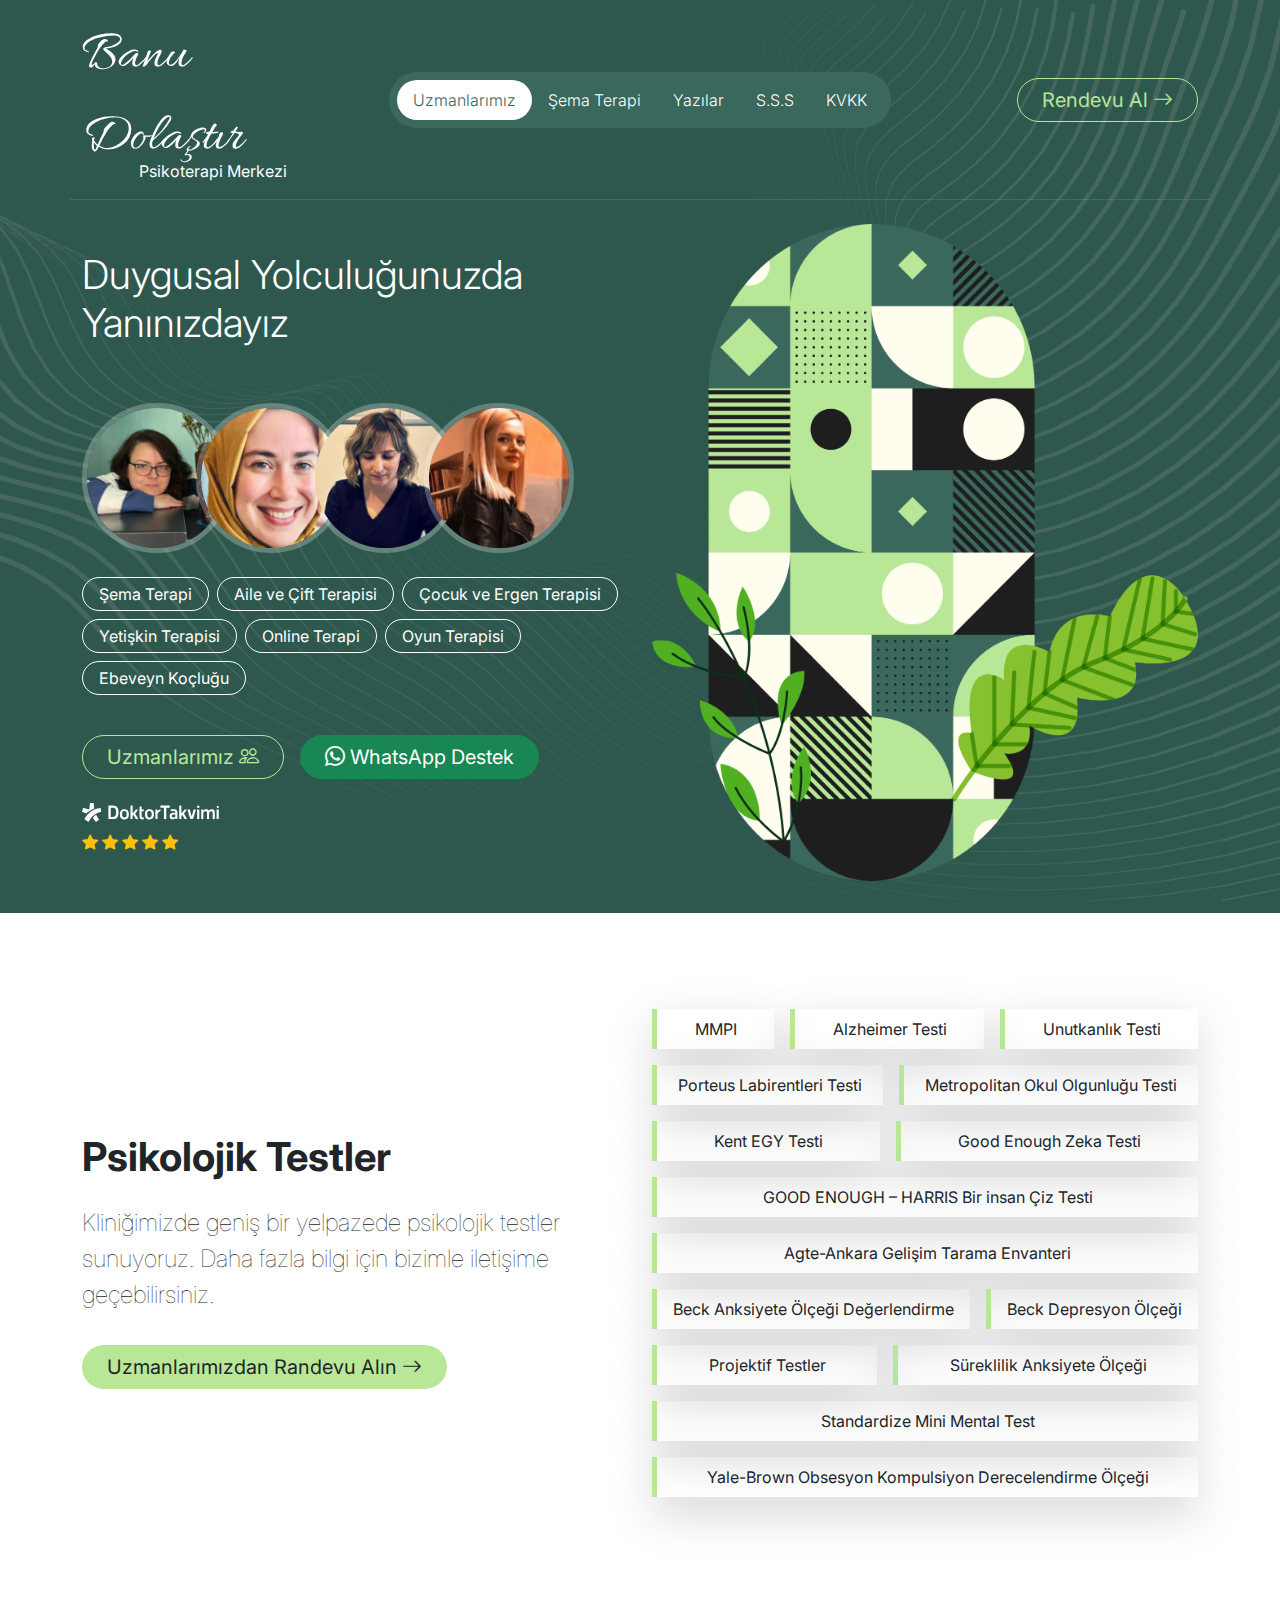
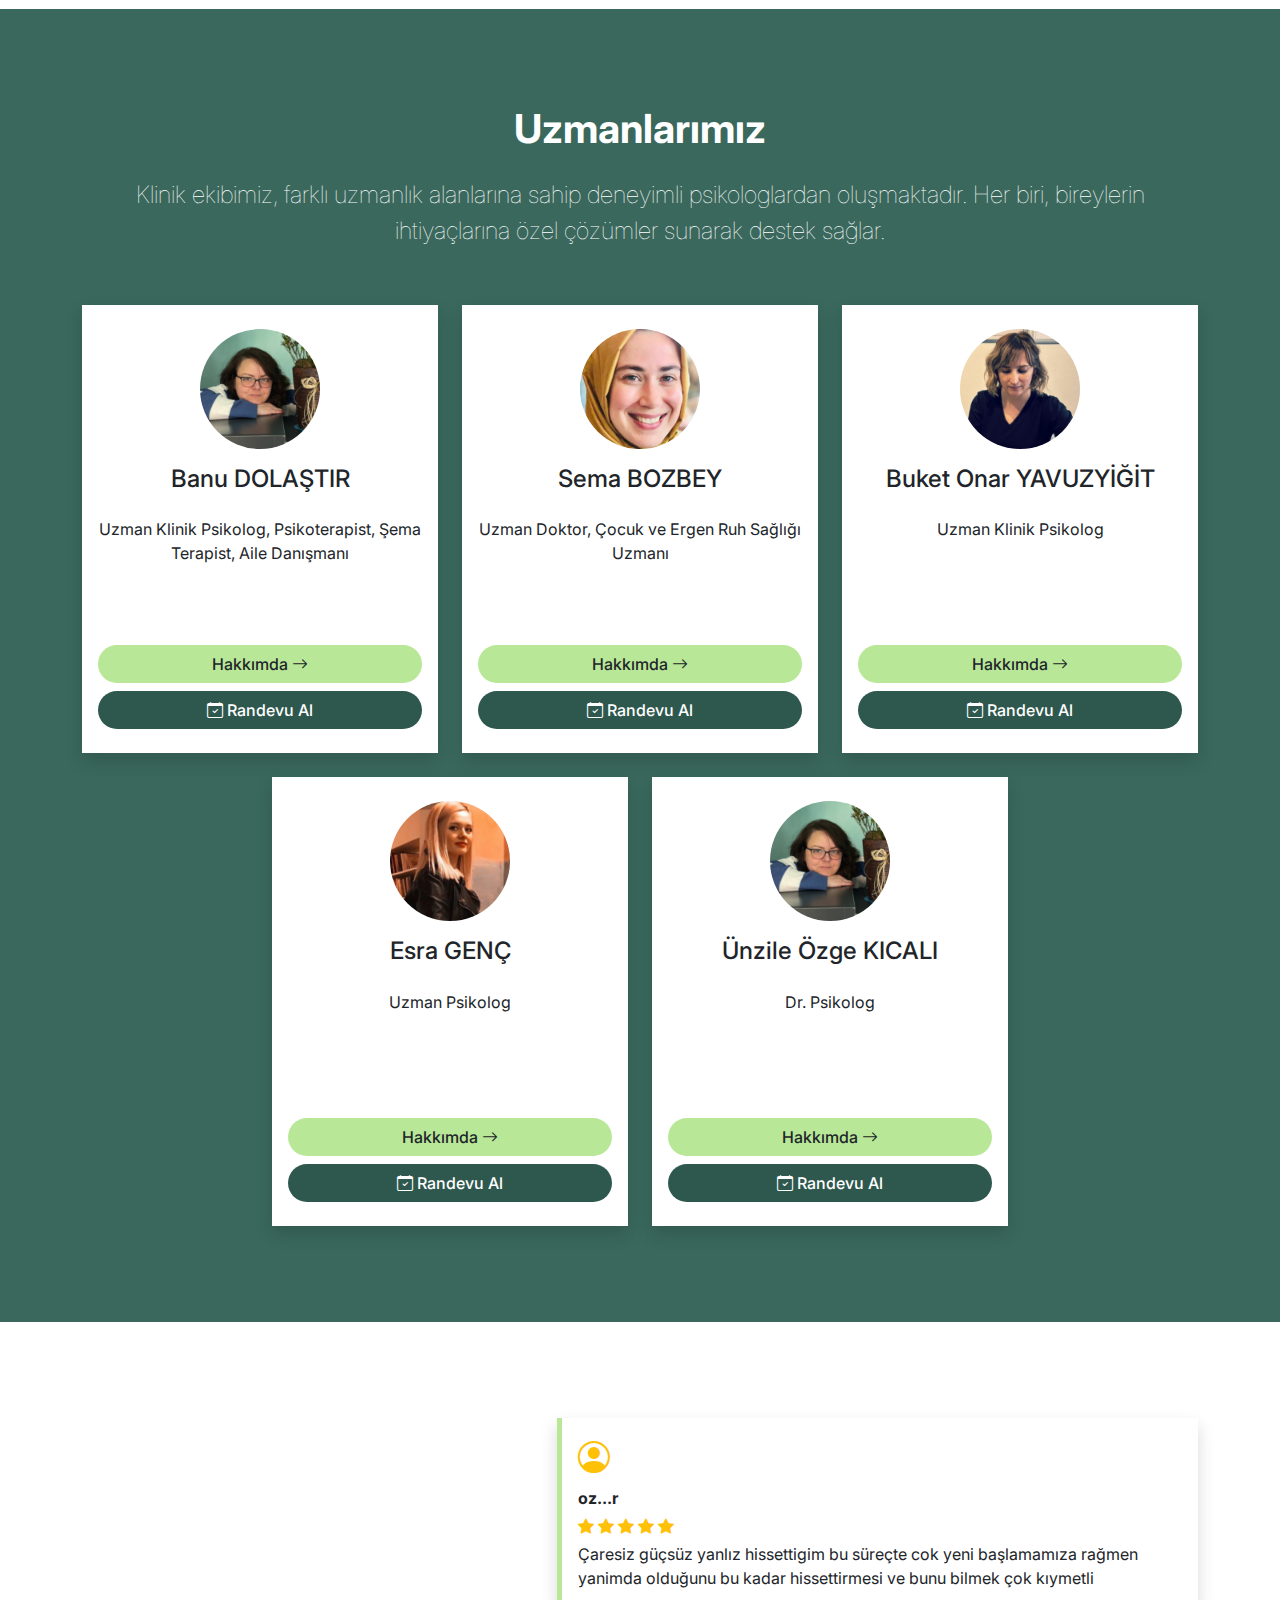
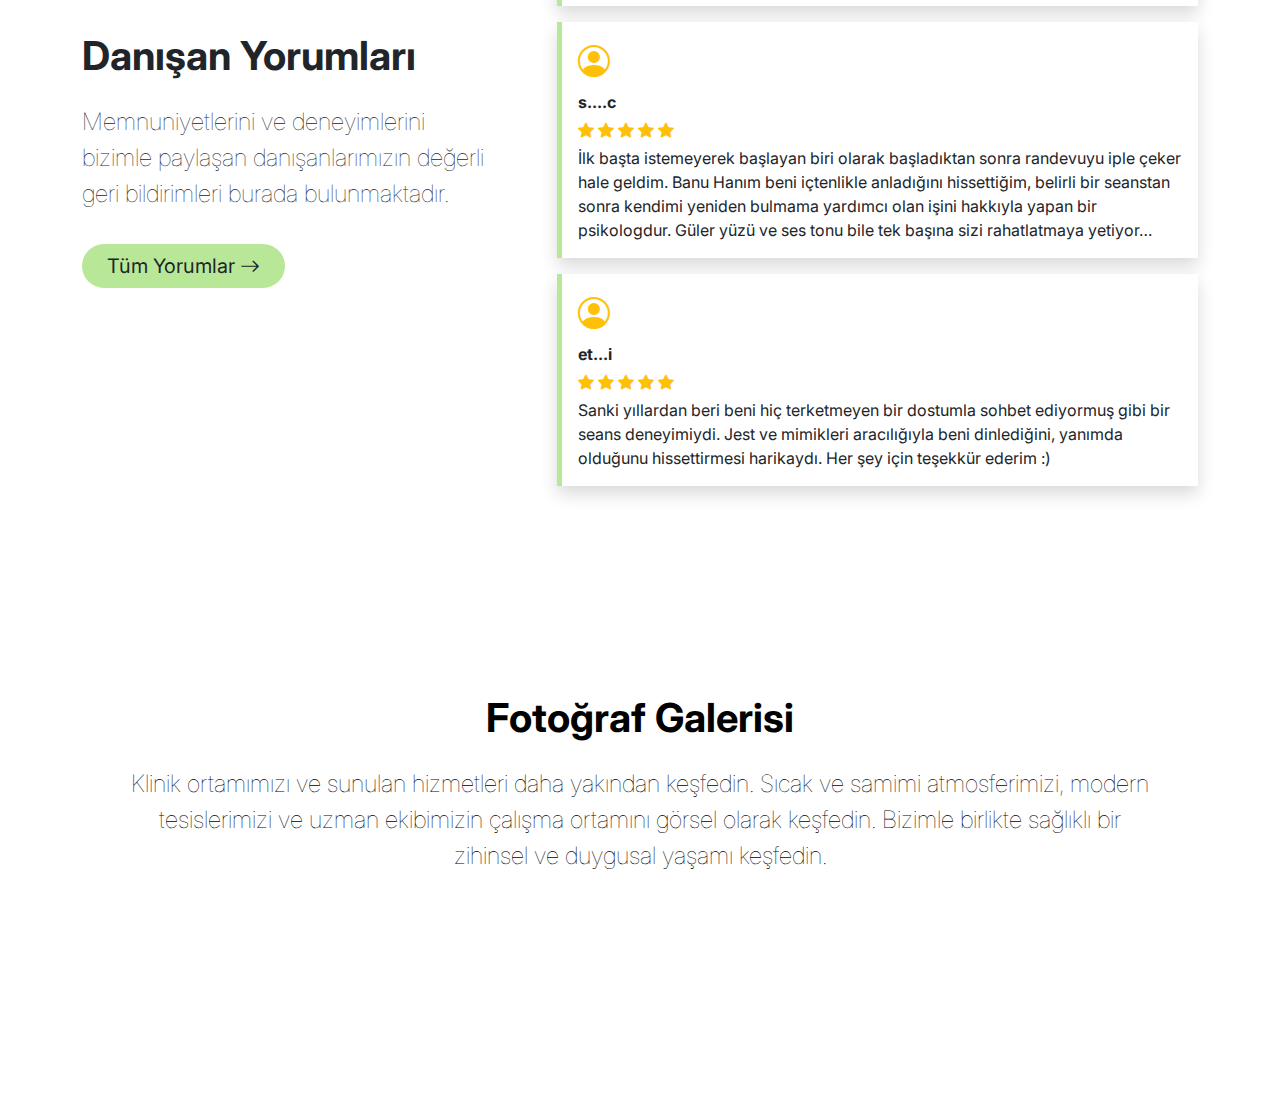
==== index.html @ ab505ec5 "create : photo gallery" ====
<!doctype html>
<html lang="en">
<head>
    <meta charset="UTF-8">
    <meta name="viewport"
          content="width=device-width, user-scalable=no, initial-scale=1.0, maximum-scale=1.0, minimum-scale=1.0">
    <meta http-equiv="X-UA-Compatible" content="ie=edge">
    <link rel="stylesheet" href="css/bootstrap.min.css">
    <link rel="stylesheet" href="https://cdn.jsdelivr.net/npm/bootstrap-icons@1.11.3/font/bootstrap-icons.min.css">
    <link rel="stylesheet" href="css/style.css">
    <title>Banu Dolaştır Psikoterapi Merkezi</title>
</head>
<body>

<header class="container-fluid site-navbar-and-hero p-2" role="banner">
    <div class="container site-nav pt-2">
        <div class="row align-items-center border-bottom border-opacity-10 border-white pb-3">
            <div class="col-sm-3">
                <div class="logo-container d-flex flex-column align-items-center">
                    <a href="#">Banu Dolaştır</a>
                    <a href="#">Psikoterapi Merkezi</a>
                </div>
            </div>
            <div class="col-sm-6 d-flex justify-content-center">
                <ul class="nav nav-wrapper rounded-pill px-2 py-2">
                    <li><a href="/uzmanlarimiz" class="nav-link active">Uzmanlarımız</a></li>
                    <li><a href="#" class="nav-link">Şema Terapi</a></li>
                    <li><a href="#" class="nav-link">Yazılar</a></li>
                    <li><a href="#" class="nav-link">S.S.S</a></li>
                    <li><a href="#" class="nav-link">KVKK</a></li>
                </ul>
            </div>
            <div class="col-sm-3 text-xl-end">
                <a href="" class="btn btn-outline-light rounded-pill px-4 fs-5 action-button">Rendevu Al <i
                        class="bi bi-arrow-right"></i></a>
            </div>
        </div>
    </div>

    <div class="container py-4">
        <div class="row">
            <div class="col-lg-6 d-flex flex-column justify-content-center gap-4">

                <div class="col-xl-12">
                    <h1 class="fs-1 text-white fw-light pb-5">Duygusal Yolculuğunuzda Yanınızdayız</h1>
                    <div class="avatar-stack">
                        <img src="./images/persons/banu-boxed.png"
                             class="avatar rounded-circle border border-white border-opacity-25 border-5" alt="">
                        <img src="./images/persons/sema-boxed.png"
                             class="avatar rounded-circle border border-white border-opacity-25 border-5" alt="">
                        <img src="./images/persons/buket-boxed.png"
                             class="avatar rounded-circle border border-white border-opacity-25 border-5" alt="">
                        <img src="./images/persons/esra-boxed.png"
                             class="avatar rounded-circle border border-white border-opacity-25 border-5" alt="">
                    </div>
                </div>

                <div class="col-xl-12 main-services">
                    <ul class="d-flex flex-wrap list-unstyled gap-2">
                        <li class="border border-white text-white py-1 px-3 rounded-pill">Şema Terapi</li>
                        <li class="border border-white text-white py-1 px-3 rounded-pill">Aile ve Çift Terapisi</li>
                        <li class="border border-white text-white py-1 px-3 rounded-pill">Çocuk ve Ergen Terapisi</li>
                        <li class="border border-white text-white py-1 px-3 rounded-pill">Yetişkin Terapisi</li>
                        <li class="border border-white text-white py-1 px-3 rounded-pill">Online Terapi</li>
                        <li class="border border-white text-white py-1 px-3 rounded-pill">Oyun Terapisi</li>
                        <li class="border border-white text-white py-1 px-3 rounded-pill">Ebeveyn Koçluğu</li>
                    </ul>
                </div>

                <div class="col-xl-12 d-flex action-buttons gap-3">
                    <a href="#" class="btn btn-outline-light rounded-pill px-4 fs-5 action-button">Uzmanlarımız <i
                            class="bi bi-people"></i></a>
                    <a href="" class="btn btn-success rounded-pill px-4 fs-5"><i class="bi bi-whatsapp"></i> WhatsApp
                        Destek</a>
                </div>

                <div class="col-xl-12">
                    <img src="./images/dt-logo.svg" class="w-25 pb-2">
                    <div class="stars">
                        <i class="bi bi-star-fill text-warning"></i>
                        <i class="bi bi-star-fill text-warning"></i>
                        <i class="bi bi-star-fill text-warning"></i>
                        <i class="bi bi-star-fill text-warning"></i>
                        <i class="bi bi-star-fill text-warning"></i>
                    </div>
                </div>

            </div>

            <div class="col-lg-6 d-flex align-items-center">
                <img src="./images/p4.png" class="w-100" alt="">
            </div>
        </div>
    </div>
</header>

<div class="tests site-bg-overlay-white py-5">
    <div class="container py-5">
        <div class="row">
            <div class="col-xl-6 d-flex flex-column justify-content-center gap-3">
                <h4 class="fs-1 fw-bold">Psikolojik Testler</h4>
                <p class="pe-5 fs-4 fw-lighter">
                    Kliniğimizde geniş bir yelpazede psikolojik testler sunuyoruz. Daha fazla bilgi için bizimle
                    iletişime geçebilirsiniz.
                </p>
                <a href="" class="btn btn-site-style rounded-pill px-4 fs-5 align-self-start">Uzmanlarımızdan Randevu
                    Alın <i
                            class="bi bi-arrow-right"></i></a>
            </div>
            <div class="col-xl-6">
                <ul class="d-flex flex-wrap list-unstyled gap-3">
                    <li class="flex-grow-1 py-2 px-2 shadow-lg text-center border-start border-action border-5">MMPI
                    </li>
                    <li class="flex-grow-1 py-2 px-2 shadow-lg text-center border-start border-action border-5">
                        Alzheimer Testi
                    </li>
                    <li class="flex-grow-1 py-2 px-2 shadow-lg text-center border-start border-action border-5">
                        Unutkanlık Testi
                    </li>
                    <li class="flex-grow-1 py-2 px-2 shadow-lg text-center border-start border-action border-5">Porteus
                        Labirentleri Testi
                    </li>
                    <li class="flex-grow-1 py-2 px-2 shadow-lg text-center border-start border-action border-5">
                        Metropolitan Okul Olgunluğu Testi
                    </li>
                    <li class="flex-grow-1 py-2 px-2 shadow-lg text-center border-start border-action border-5">Kent EGY
                        Testi
                    </li>
                    <li class="flex-grow-1 py-2 px-2 shadow-lg text-center border-start border-action border-5">Good
                        Enough Zeka Testi
                    </li>
                    <li class="flex-grow-1 py-2 px-2 shadow-lg text-center border-start border-action border-5">GOOD
                        ENOUGH – HARRIS Bir insan Çiz Testi
                    </li>
                    <li class="flex-grow-1 py-2 px-2 shadow-lg text-center border-start border-action border-5">
                        Agte-Ankara Gelişim Tarama Envanteri
                    </li>
                    <li class="flex-grow-1 py-2 px-2 shadow-lg text-center border-start border-action border-5">Beck
                        Anksiyete Ölçeği Değerlendirme
                    </li>
                    <li class="flex-grow-1 py-2 px-2 shadow-lg text-center border-start border-action border-5">Beck
                        Depresyon Ölçeği
                    </li>
                    <li class="flex-grow-1 py-2 px-2 shadow-lg text-center border-start border-action border-5">
                        Projektif Testler
                    </li>
                    <li class="flex-grow-1 py-2 px-2 shadow-lg text-center border-start border-action border-5">
                        Süreklilik Anksiyete Ölçeği
                    </li>
                    <li class="flex-grow-1 py-2 px-2 shadow-lg text-center border-start border-action border-5">
                        Standardize Mini Mental Test
                    </li>
                    <li class="flex-grow-1 py-2 px-2 shadow-lg text-center border-start border-action border-5">
                        Yale-Brown Obsesyon Kompulsiyon Derecelendirme Ölçeği
                    </li>
                </ul>
            </div>
        </div>
    </div>
</div>

<div class="our-experts py-5">
    <div class="container py-5">
        <div class="row g-4 align-items-center justify-content-center">
            <div class="col-xl-12 text-center pb-3">
                <h3 class="fs-1 fw-bold text-white pb-3">Uzmanlarımız</h3>
                <p class="fs-4 fw-lighter text-white px-lg-5">Klinik ekibimiz, farklı uzmanlık alanlarına sahip
                    deneyimli psikologlardan oluşmaktadır. Her biri, bireylerin ihtiyaçlarına özel çözümler sunarak
                    destek sağlar.</p>
            </div>
            <div class="col-xl-4">
                <div class="bg-white d-flex flex-column gap-3 px-3 py-4 justify-content-center align-items-center shadow">
                    <img class="rounded-circle" style="width:120px; height:120px; object-fit: cover;"
                         src="./images/persons/banu-boxed.png" alt="">
                    <h4 class="text-center">Banu DOLAŞTIR</h4>
                    <p class="text-center">Uzman Klinik Psikolog, Psikoterapist, Şema Terapist, Aile Danışmanı</p>
                    <div class="d-flex flex-column gap-2 w-100 mt-auto">
                        <a href="" class="btn btn-site-style w-100 rounded-pill fw-medium">Hakkımda <i
                                class="bi bi-arrow-right"></i></a>
                        <a href="" class="btn btn-site-style-dark w-100 rounded-pill fw-medium"><i
                                class="bi bi-calendar-check"></i> Randevu Al</a>
                    </div>
                </div>
            </div>

            <div class="col-xl-4">
                <div class="bg-white d-flex flex-column gap-3 px-3 py-4 justify-content-center align-items-center shadow">
                    <img class="rounded-circle" style="width:120px; height:120px; object-fit: cover;"
                         src="./images/persons/sema-boxed.png" alt="">
                    <h4 class="text-center">Sema BOZBEY</h4>
                    <p class="text-center">Uzman Doktor, Çocuk ve Ergen Ruh Sağlığı Uzmanı</p>
                    <div class="d-flex flex-column gap-2 w-100 mt-auto">
                        <a href="" class="btn btn-site-style w-100 rounded-pill fw-medium">Hakkımda <i
                                class="bi bi-arrow-right"></i></a>
                        <a href="" class="btn btn-site-style-dark w-100 rounded-pill fw-medium"><i
                                class="bi bi-calendar-check"></i> Randevu Al</a>
                    </div>
                </div>
            </div>

            <div class="col-xl-4">
                <div class="bg-white d-flex flex-column gap-3 px-3 py-4 justify-content-center align-items-center shadow">
                    <img class="rounded-circle" style="width:120px; height:120px; object-fit: cover;"
                         src="./images/persons/buket-boxed.png" alt="">
                    <h4 class="text-center">Buket Onar YAVUZYİĞİT</h4>
                    <p class="text-center">Uzman Klinik Psikolog</p>
                    <div class="d-flex flex-column gap-2 w-100 mt-auto">
                        <a href="" class="btn btn-site-style w-100 rounded-pill fw-medium">Hakkımda <i
                                class="bi bi-arrow-right"></i></a>
                        <a href="" class="btn btn-site-style-dark w-100 rounded-pill fw-medium"><i
                                class="bi bi-calendar-check"></i> Randevu Al</a>
                    </div>
                </div>
            </div>

            <div class="col-xl-4">
                <div class="bg-white d-flex flex-column gap-3 px-3 py-4 justify-content-center align-items-center shadow">
                    <img class="rounded-circle" style="width:120px; height:120px; object-fit: cover;"
                         src="./images/persons/esra-boxed.png" alt="">
                    <h4 class="text-center">Esra GENÇ</h4>
                    <p class="text-center">Uzman Psikolog</p>
                    <div class="d-flex flex-column gap-2 w-100 mt-auto">
                        <a href="" class="btn btn-site-style w-100 rounded-pill fw-medium">Hakkımda <i
                                class="bi bi-arrow-right"></i></a>
                        <a href="" class="btn btn-site-style-dark w-100 rounded-pill fw-medium"><i
                                class="bi bi-calendar-check"></i> Randevu Al</a>
                    </div>
                </div>
            </div>

            <div class="col-xl-4">
                <div class="bg-white d-flex flex-column gap-3 px-3 py-4 justify-content-center align-items-center shadow">
                    <img class="rounded-circle" style="width:120px; height:120px; object-fit: cover;"
                         src="./images/persons/banu-boxed.png" alt="">
                    <h4>Ünzile Özge KICALI</h4>
                    <p class="text-center">Dr. Psikolog</p>
                    <div class="d-flex flex-column gap-2 w-100 mt-auto">
                        <a href="" class="btn btn-site-style w-100 rounded-pill fw-medium">Hakkımda <i
                                class="bi bi-arrow-right"></i></a>
                        <a href="" class="btn btn-site-style-dark w-100 rounded-pill fw-medium"><i
                                class="bi bi-calendar-check"></i> Randevu Al</a>
                    </div>
                </div>
            </div>


        </div>
    </div>
</div>

<div class="reviews site-bg-overlay-white py-5">
    <div class="container">
        <div class="row py-5">
            <div class="col-xl-5 d-flex flex-column gap-3 justify-content-center">
                <h4 class="fs-1 fw-bold">Danışan Yorumları</h4>
                <p class="pe-5 fs-4 fw-lighter">Memnuniyetlerini ve deneyimlerini bizimle paylaşan danışanlarımızın
                    değerli geri bildirimleri burada bulunmaktadır.</p>
                <a href="" class="btn btn-site-style rounded-pill px-4 fs-5 align-self-start">Tüm Yorumlar <i
                        class="bi bi-arrow-right"></i></a>
            </div>

            <div class="col-xl-7">
                <div class="review bg-white border-start border-5 border-action shadow d-flex flex-column gap-1 px-3 py-3 mb-3">
                    <i class="bi bi-person-circle text-warning fs-2"></i>
                    <p class="user fw-bold mb-0">oz...r</p>
                    <div class="stars">
                        <i class="bi bi-star-fill text-warning"></i>
                        <i class="bi bi-star-fill text-warning"></i>
                        <i class="bi bi-star-fill text-warning"></i>
                        <i class="bi bi-star-fill text-warning"></i>
                        <i class="bi bi-star-fill text-warning"></i>
                    </div>

                    <p class="comment mb-0">
                        Çaresiz güçsüz yanlız hissettigim bu süreçte cok yeni başlamamıza rağmen yanimda olduğunu bu
                        kadar hissettirmesi ve bunu bilmek çok kıymetli
                    </p>
                </div>

                <div class="review bg-white border-start border-5 border-action shadow d-flex flex-column gap-1 px-3 py-3 mb-3">
                    <i class="bi bi-person-circle text-warning fs-2"></i>
                    <p class="user fw-bold mb-0">s....c</p>
                    <div class="stars">
                        <i class="bi bi-star-fill text-warning"></i>
                        <i class="bi bi-star-fill text-warning"></i>
                        <i class="bi bi-star-fill text-warning"></i>
                        <i class="bi bi-star-fill text-warning"></i>
                        <i class="bi bi-star-fill text-warning"></i>
                    </div>

                    <p class="comment mb-0">
                        İlk başta istemeyerek başlayan biri olarak başladıktan sonra randevuyu iple çeker hale geldim.
                        Banu Hanım beni içtenlikle anladığını hissettiğim, belirli bir seanstan sonra kendimi yeniden
                        bulmama yardımcı olan işini hakkıyla yapan bir psikologdur. Güler yüzü ve ses tonu bile tek
                        başına sizi rahatlatmaya yetiyor…
                    </p>
                </div>


                <div class="review bg-white border-start border-5 border-action shadow d-flex flex-column gap-1 px-3 py-3 mb-3">
                    <i class="bi bi-person-circle text-warning fs-2"></i>
                    <p class="user fw-bold mb-0">et...i</p>
                    <div class="stars">
                        <i class="bi bi-star-fill text-warning"></i>
                        <i class="bi bi-star-fill text-warning"></i>
                        <i class="bi bi-star-fill text-warning"></i>
                        <i class="bi bi-star-fill text-warning"></i>
                        <i class="bi bi-star-fill text-warning"></i>
                    </div>

                    <p class="comment mb-0">
                        Sanki yıllardan beri beni hiç terketmeyen bir dostumla sohbet ediyormuş gibi bir seans
                        deneyimiydi. Jest ve mimikleri aracılığıyla beni dinlediğini, yanımda olduğunu hissettirmesi
                        harikaydı. Her şey için teşekkür ederim :) </p>
                </div>

            </div>
        </div>
    </div>
</div>

<div class="gallery site-bg-overlay-white py-5">
    <div class="container">
        <div class="row py-5">
            <div class="col-xl-12 text-center pb-3">
                <h4 class="fs-1 fw-bold text-black pb-3">Fotoğraf Galerisi</h4>
                <p class="fs-4 fw-lighter text-black px-lg-5">Klinik ortamımızı ve sunulan hizmetleri daha yakından
                    keşfedin. Sıcak ve samimi atmosferimizi, modern tesislerimizi ve uzman ekibimizin çalışma ortamını
                    görsel olarak keşfedin. Bizimle birlikte sağlıklı bir zihinsel ve duygusal yaşamı keşfedin.</p>
            </div>
            <div class="gallery-images row g-3">
                <div class="col-xl-3">
                    <img class="w-100 rounded shadow" src="https://picsum.photos/id/237/500/350" alt="">
                </div>
                <div class="col-xl-3">
                    <img class="w-100 rounded shadow" src="https://picsum.photos/id/236/500/350" alt="">
                </div>
                <div class="col-xl-3">
                    <img class="w-100 rounded shadow" src="https://picsum.photos/id/235/500/350" alt="">
                </div>
                <div class="col-xl-3">
                    <img class="w-100 rounded shadow" src="https://picsum.photos/id/234/500/350" alt="">
                </div>
                <div class="col-xl-3">
                    <img class="w-100 rounded shadow" src="https://picsum.photos/id/233/500/350" alt="">
                </div>
                <div class="col-xl-3">
                    <img class="w-100 rounded shadow" src="https://picsum.photos/id/232/500/350" alt="">
                </div>
                <div class="col-xl-3">
                    <img class="w-100 rounded shadow" src="https://picsum.photos/id/231/500/350" alt="">
                </div>
                <div class="col-xl-3">
                    <img class="w-100 rounded shadow" src="https://picsum.photos/id/230/500/350" alt="">
                </div>
            </div>
        </div>
    </div>
</div>

<script src="js/bootstrap.bundle.min.js"></script>
<script src="https://code.jquery.com/jquery-3.6.0.min.js"></script>
<script>
    $(document).ready(function () {
        var max_height = 0;
        $('.our-experts .col-xl-4').each(function () {
            var height = $(this).height();
            if (height > max_height) {
                max_height = height;
            }
        });
        $('.our-experts .col-xl-4 > div').height(max_height);
    });
</script>

</body>
</html>
---- css/style.css ----
@import url('https://fonts.googleapis.com/css2?family=Allura&family=Inter:wght@100..900&display=swap');

:root {
    --primary-dark-color: #2E584E;
    --primary-opaque-color: #3A685D;
    --action-button-color: #B8E897;
}

* {
    font-family: "Inter", sans-serif;
}

.btn-site-style {
    background-color: var(--action-button-color);
}

.btn-site-style:hover {
    background-color: var(--primary-opaque-color);
    color: var(--bs-white);
}

.btn-site-style-dark {
    background-color: var(--primary-dark-color);
    color: var(--bs-white);
}

.btn-site-style-dark:hover {
    background-color: var(--bs-black);
    color: var(--bs-white);
}

.site-navbar-and-hero {
    background-color: var(--primary-dark-color);
    background-image: url("../images/hero-pattern-5.png");
    background-repeat: no-repeat;
    background-size: cover;
}

.logo-container a {
    text-decoration: none;
}

.logo-container a:first-child {
    font-family: "Allura", cursive;
    font-weight: 400;
    font-style: normal;
    color: var(--bs-white);
    font-size: 3.4em;
    margin-bottom: -20px;
}

.logo-container a:last-child {
    font-family: "Inter", sans-serif;
    color: var(--bs-white)
}

.nav-wrapper {
    background-color: var(--primary-opaque-color);
    font-family: "Inter", sans-serif;
    font-weight: 300;
}

.nav-wrapper li a {
    color: var(--bs-white);
}

.nav-wrapper li a:hover {
    color: var(--bs-gray-300);
}

.nav-wrapper li a.active {
    background-color: var(--bs-white);
    border-radius: var(--bs-border-radius-pill) !important;
    color: var(--primary-opaque-color);
}

.action-button {
    border-color: var(--action-button-color);
    color: var(--action-button-color);
}

.action-button:hover {
    background-color: var(--action-button-color);
    border-color: var(--primary-opaque-color);
    color: var(--primary-dark-color);
}

.avatar-stack .avatar {
    width: 150px;
    height: 150px;
    margin-right: -40px;
}

.welcome-text-logo {
    font-family: "Allura", cursive;
    font-size: 4.2em;
    margin-bottom: -5px;
}

.main-services {
    display: flex;
}

.border-action {
    border-color: var(--action-button-color) !important;
}

.text-action {
    color: var(--action-button-color) !important;
}

.fs-1dot2rem {
    font-size: 1.2rem;
}

.hero-img {
    border-radius: 2em;
}

.our-experts {
    background-color: var(--primary-opaque-color);
}

.site-bg-overlay-white {
    background-color: #ffffff;
    opacity: 1;
    background-image: radial-gradient(var(--action-button-color) 0.5px, transparent 0.5px), radial-gradient(var(--primary-dark-color) 0.3px, #ffffff 0.3px);
    background-size: 20px 20px;
    background-position: 0 0, 10px 10px;
}
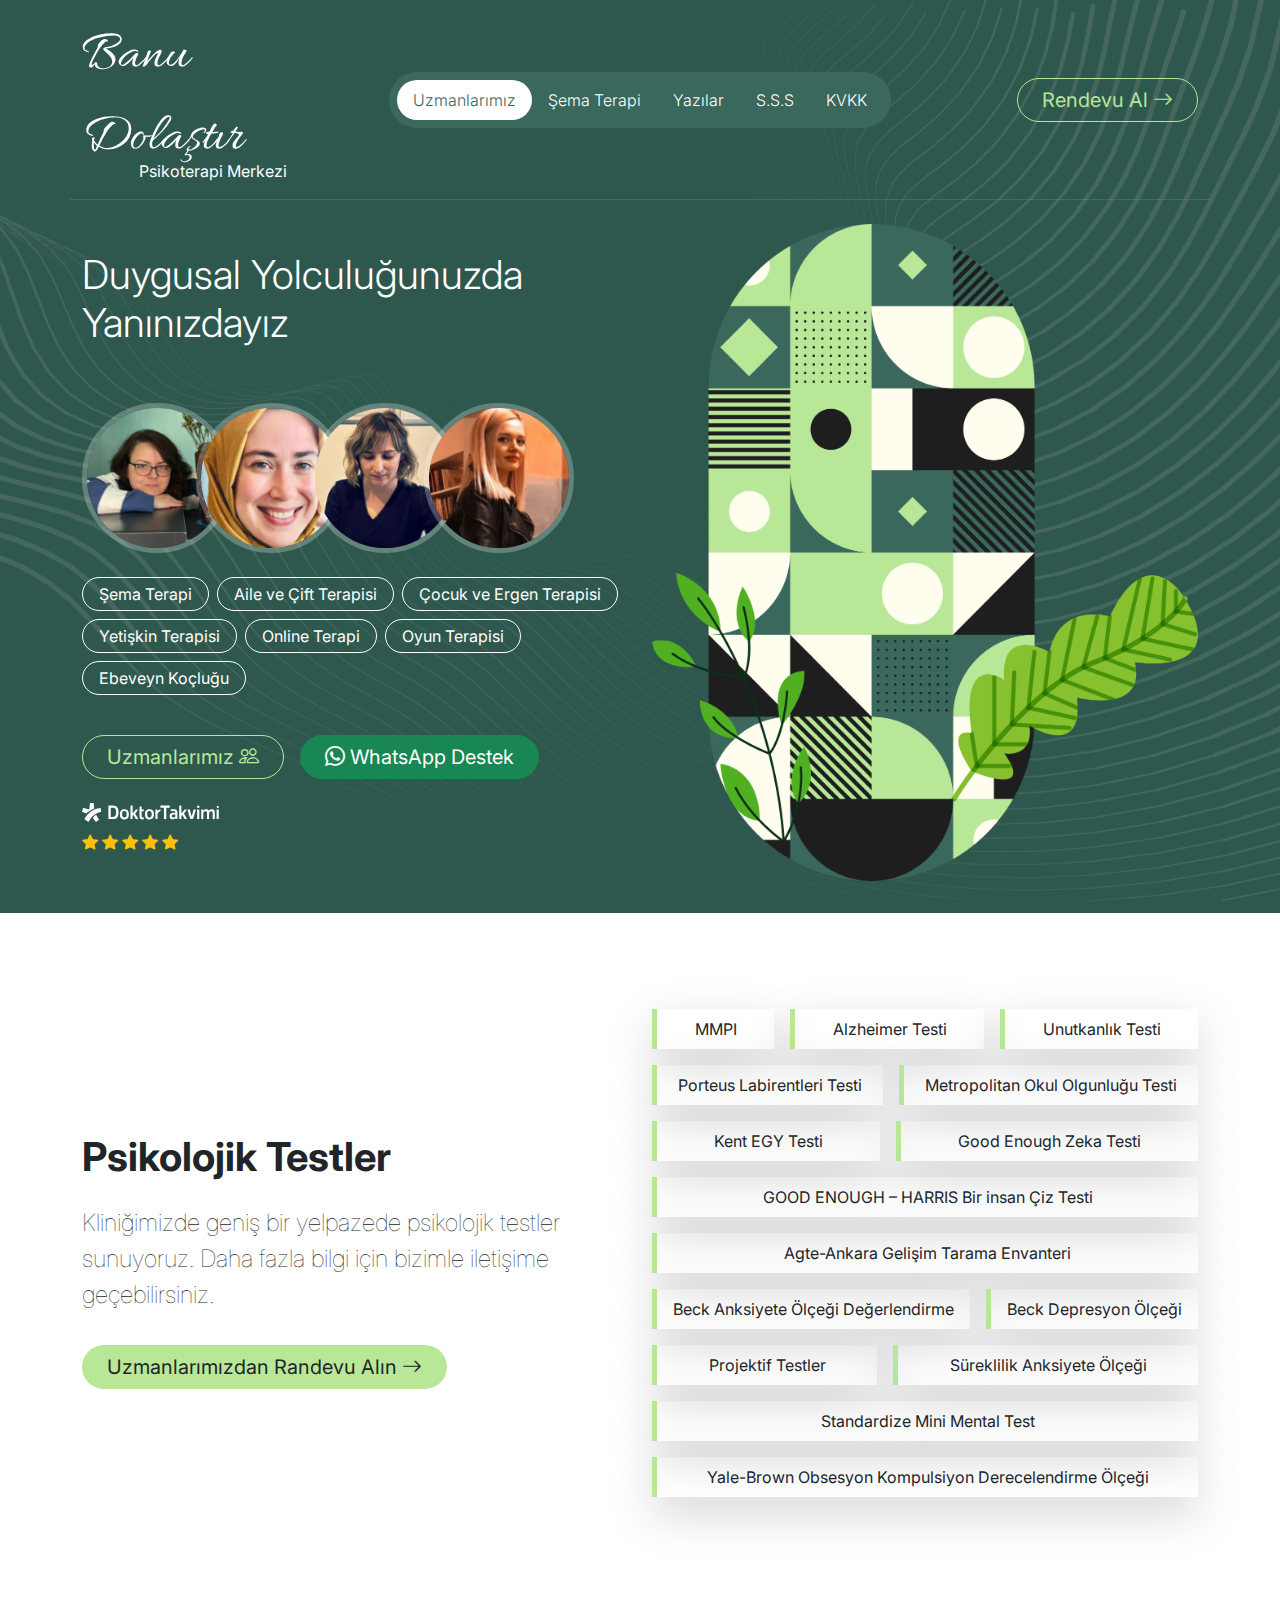
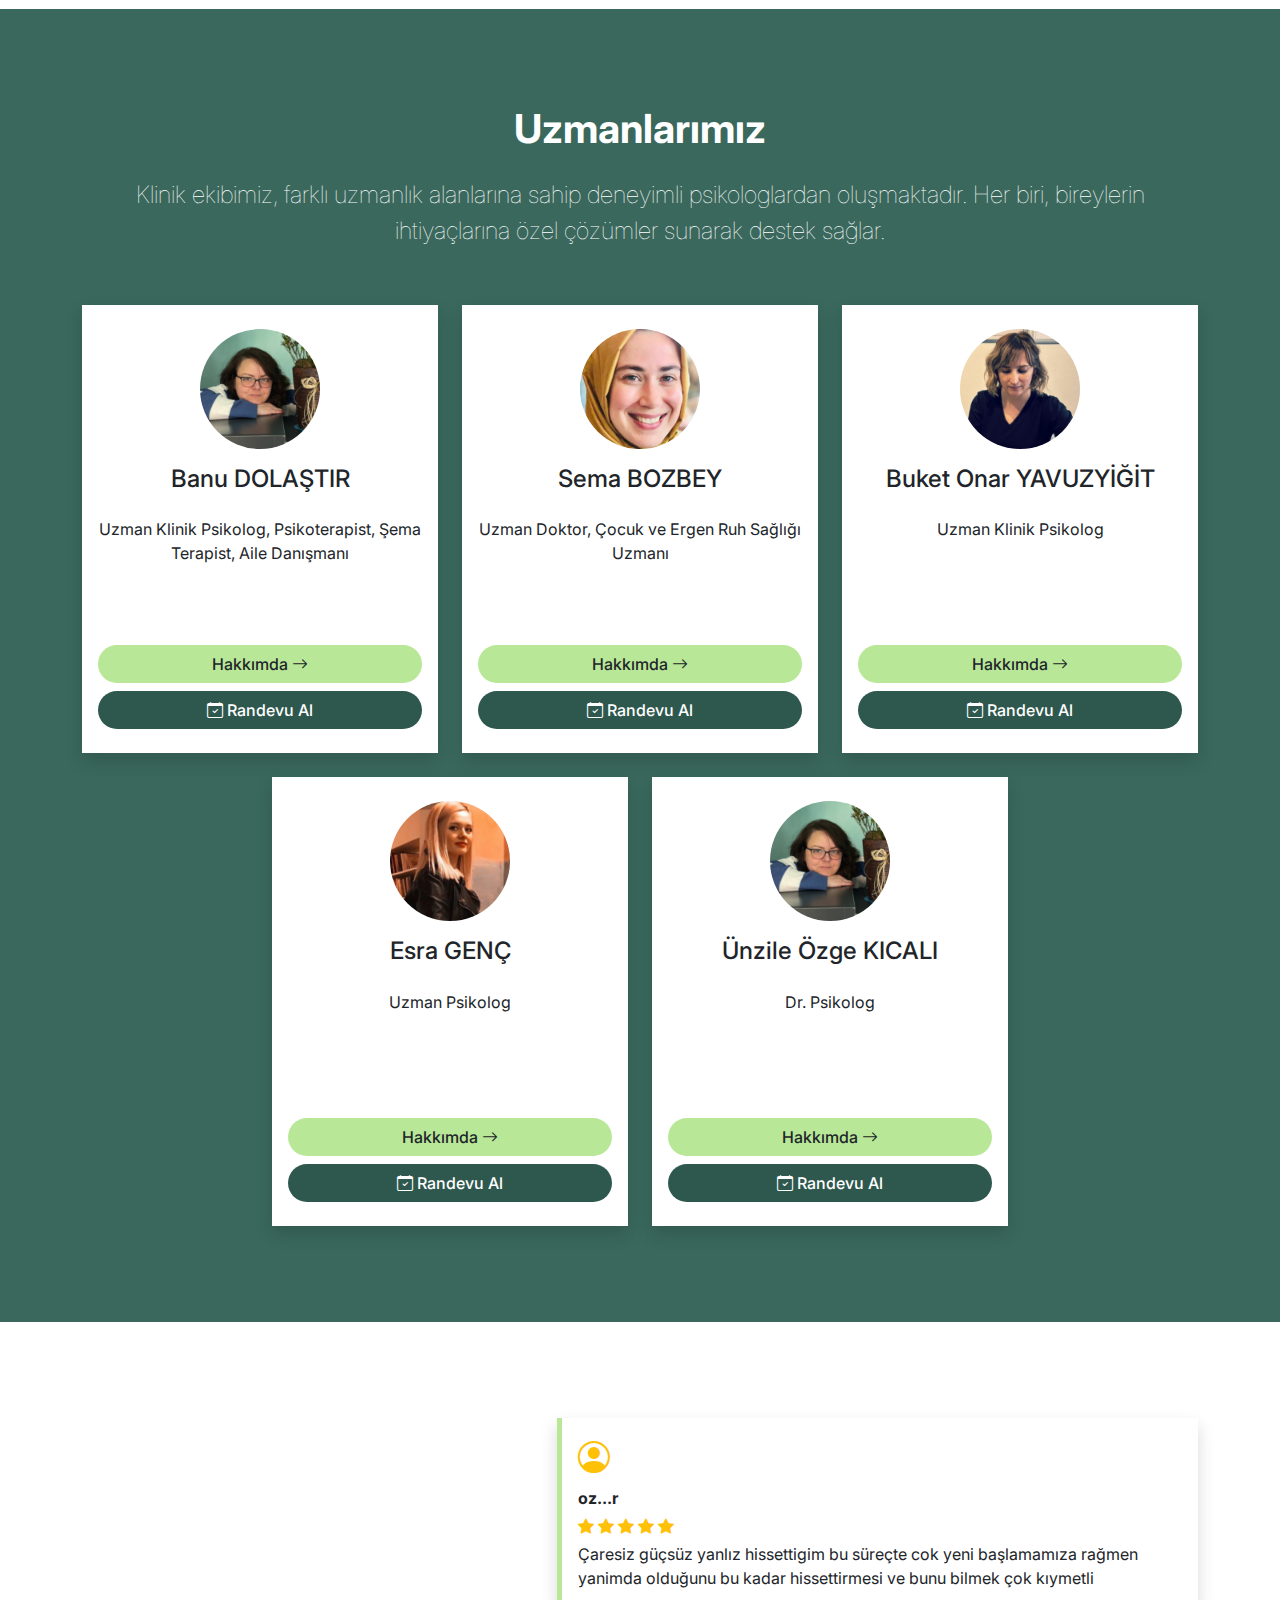
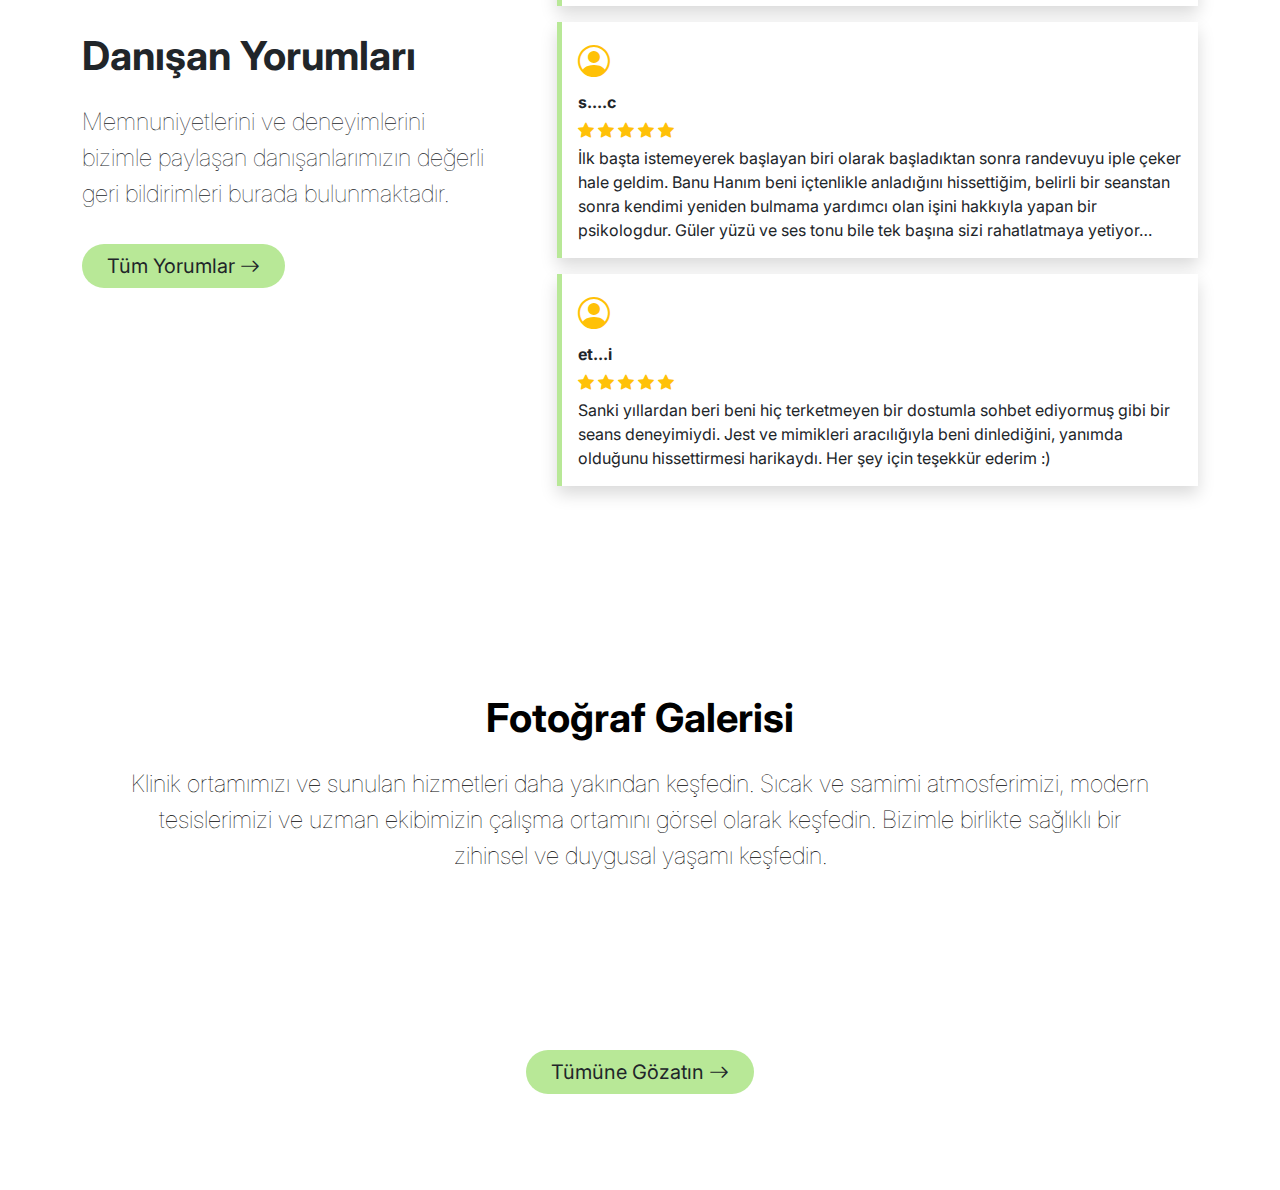
==== commit 621bf4ac: "update : photo gallery" ====
--- a/index.html
+++ b/index.html
@@ -328,7 +328,7 @@
                     keşfedin. Sıcak ve samimi atmosferimizi, modern tesislerimizi ve uzman ekibimizin çalışma ortamını
                     görsel olarak keşfedin. Bizimle birlikte sağlıklı bir zihinsel ve duygusal yaşamı keşfedin.</p>
             </div>
-            <div class="gallery-images row g-3">
+            <div class="gallery-images row g-3 mb-5">
                 <div class="col-xl-3">
                     <img class="w-100 rounded shadow" src="https://picsum.photos/id/237/500/350" alt="">
                 </div>
@@ -353,6 +353,10 @@
                 <div class="col-xl-3">
                     <img class="w-100 rounded shadow" src="https://picsum.photos/id/230/500/350" alt="">
                 </div>
+            </div>
+            <div class="col-xl-12 text-center">
+                <a href="" class="btn btn-site-style rounded-pill px-4 fs-5">Tümüne Gözatın <i
+                        class="bi bi-arrow-right"></i></a>
             </div>
         </div>
     </div>
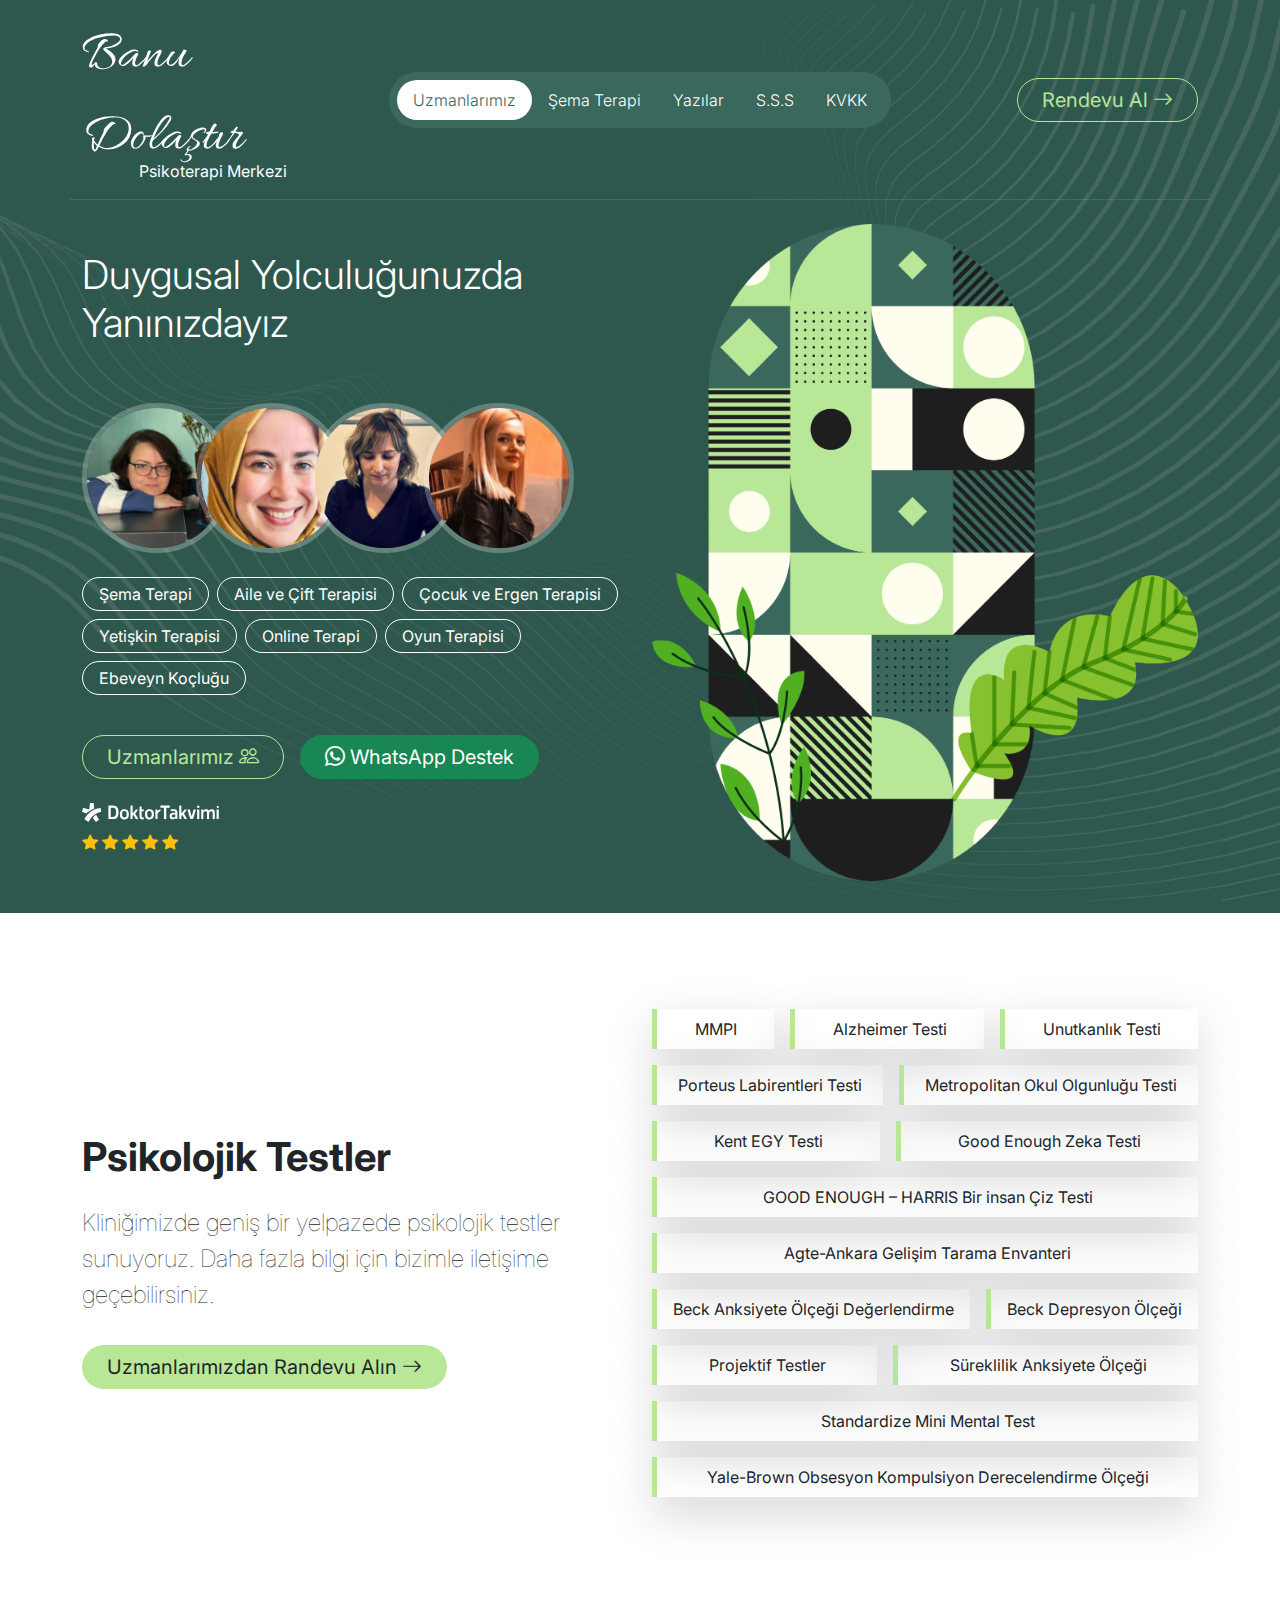
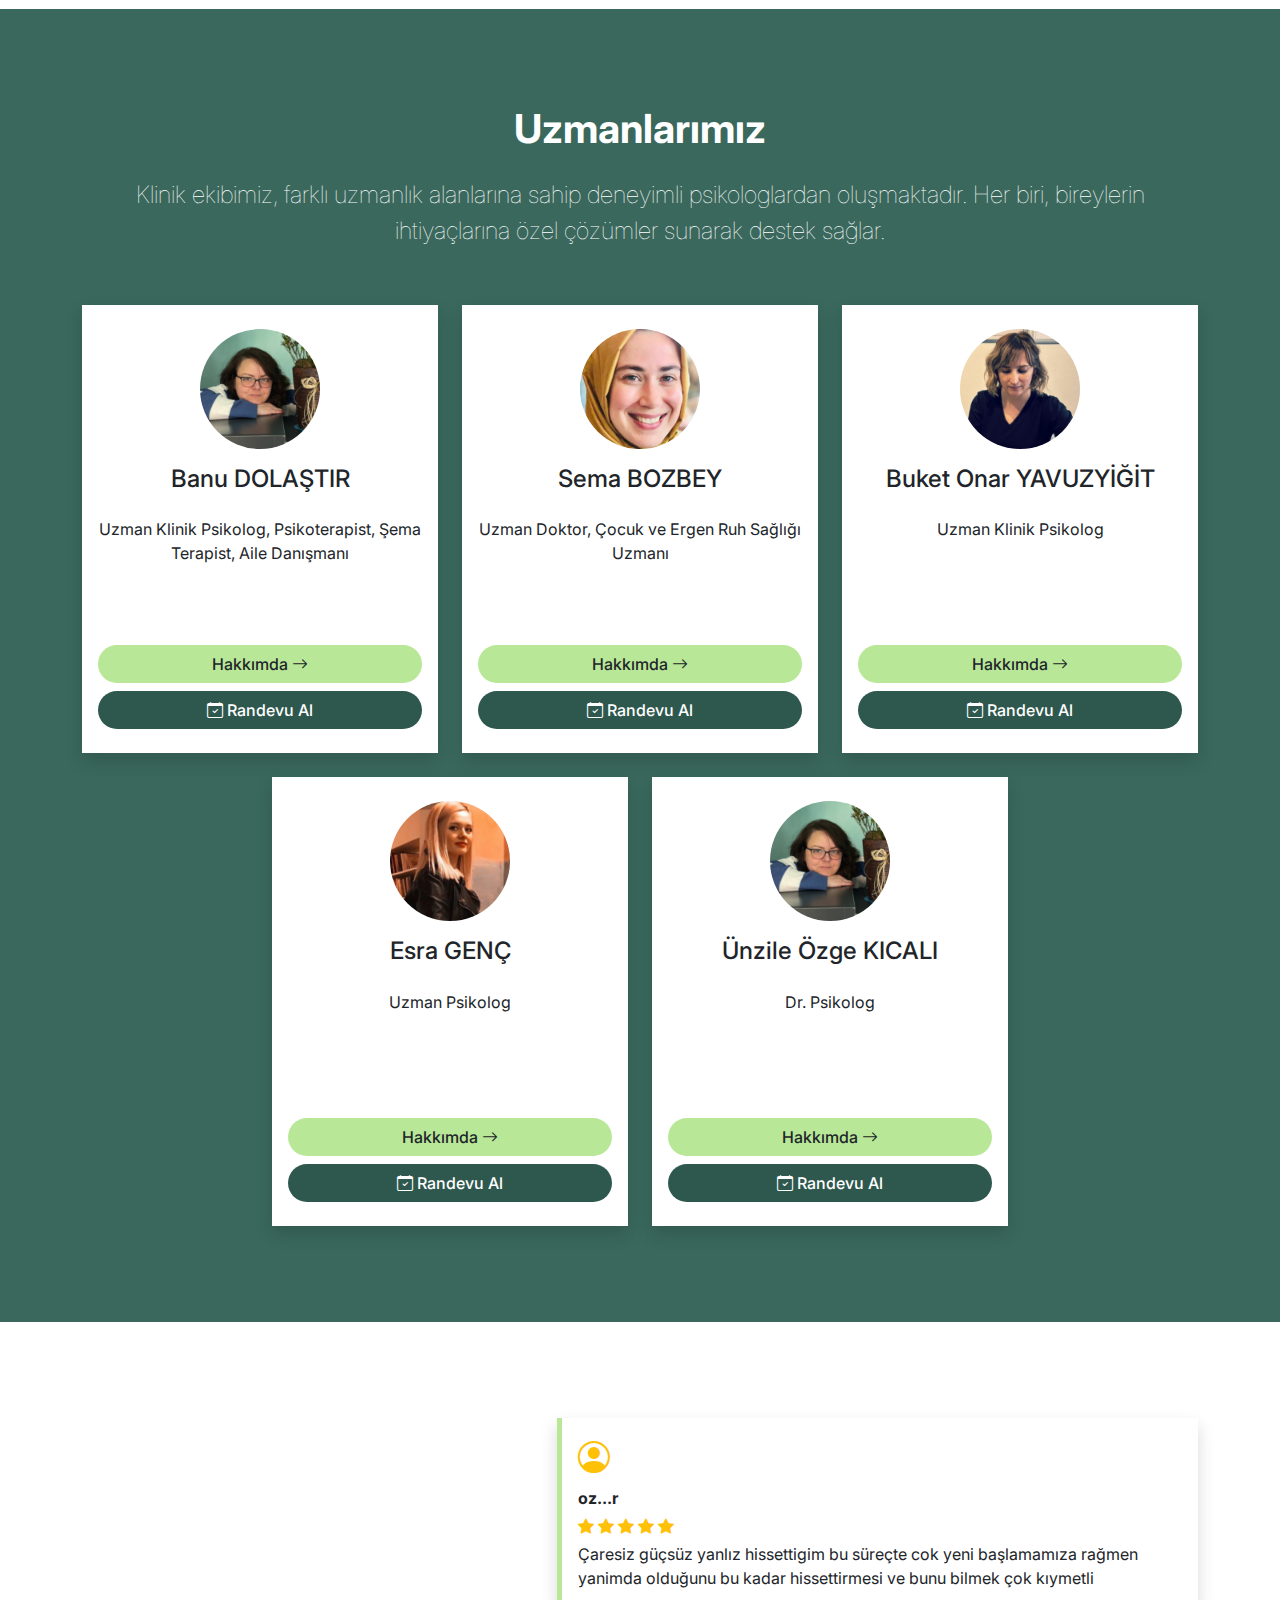
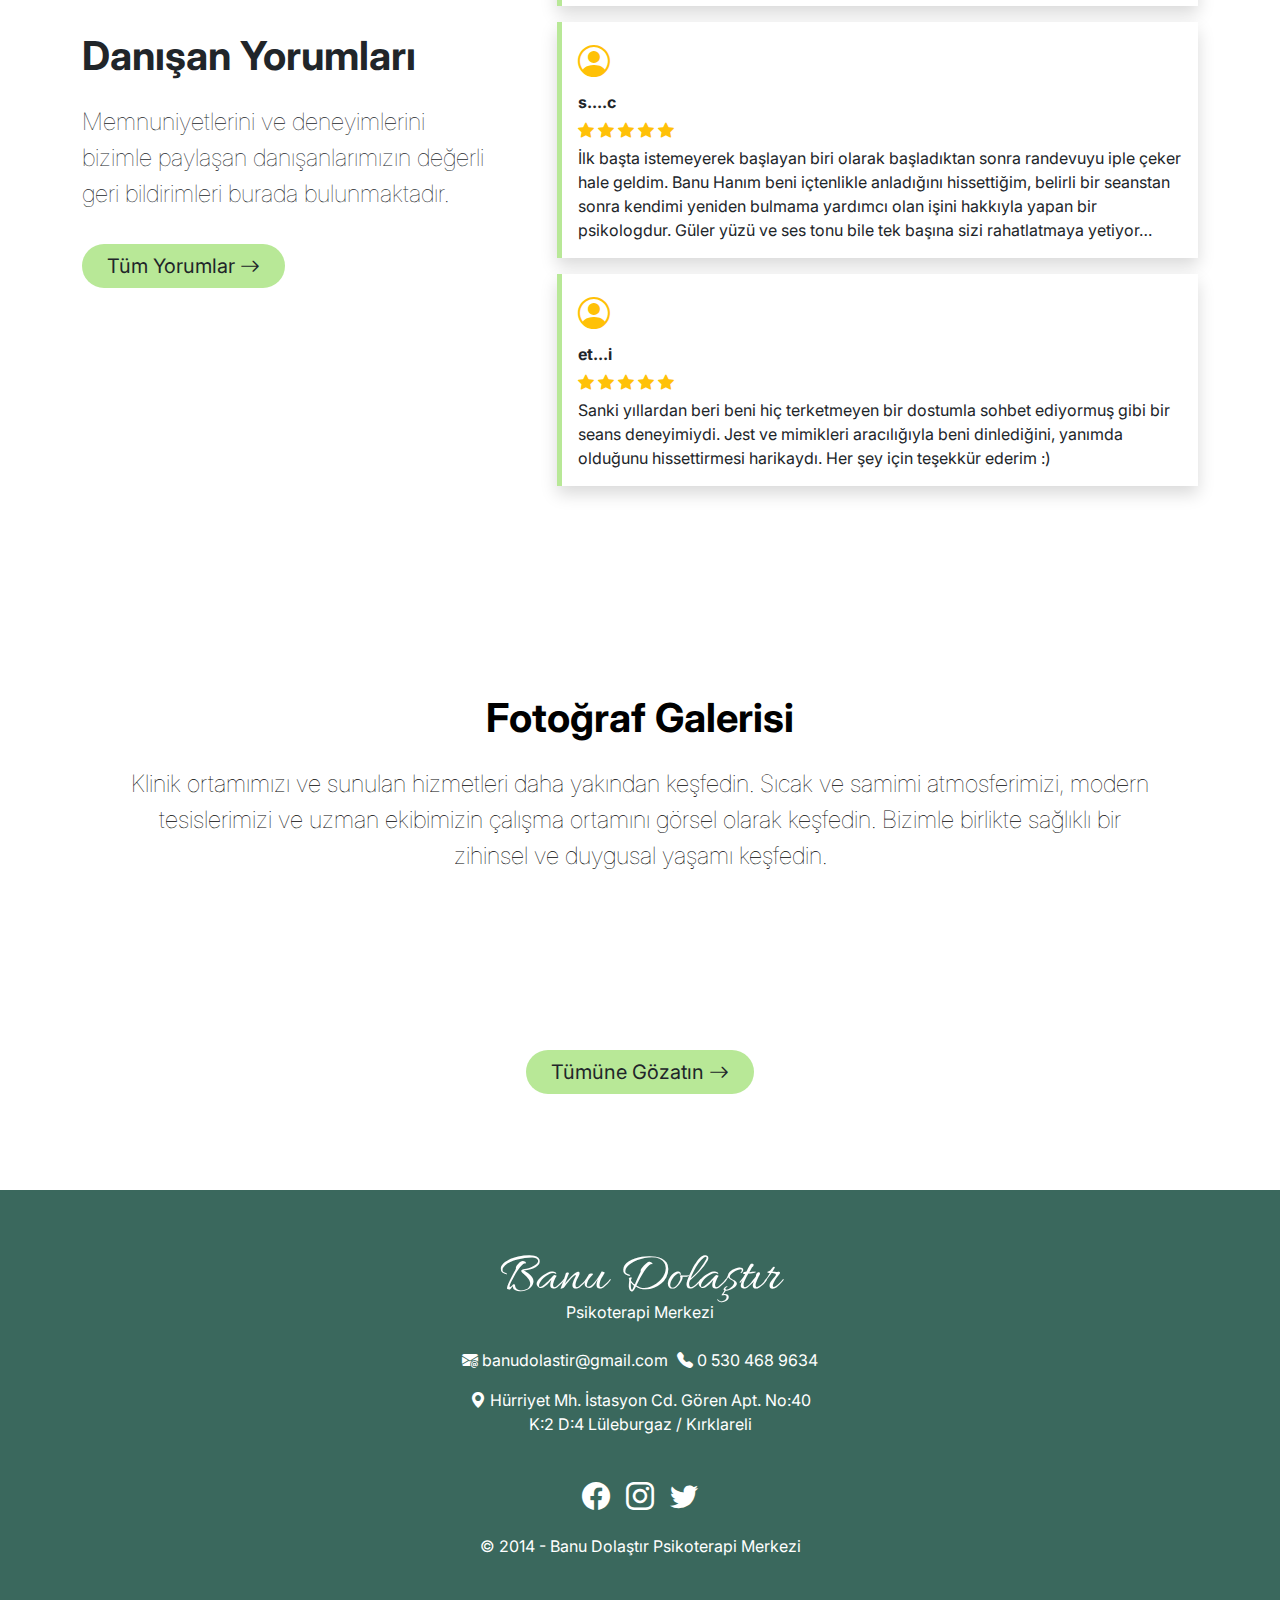
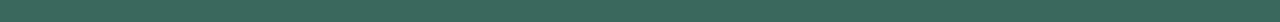
==== commit 5fd2dde0: "create : footer block" ====
--- a/index.html
+++ b/index.html
@@ -361,6 +361,57 @@
         </div>
     </div>
 </div>
+
+<footer class="footer py-5">
+    <div class="container">
+        <div class="row">
+            <div class="col-xl-12">
+                <div class="logo-container d-flex flex-column align-items-center">
+                    <a href="#">Banu Dolaştır</a>
+                    <a href="#">Psikoterapi Merkezi</a>
+                </div>
+
+                <div class="contact-info row py-4">
+                    <div class="col-xl-4 offset-xl-4">
+                        <address>
+                            <ul class="list-unstyled d-flex justify-content-between">
+                                <li><a href="mailto:banudolastir@gmail.com"
+                                       class="text-white footer-hover-color text-decoration-none link-opacity-25-hover"><i
+                                        class="bi bi-envelope-at-fill"></i> banudolastir@gmail.com</a></li>
+                                <a href="tel:+905304689634"
+                                   class="text-white footer-hover-color text-decoration-none"><i
+                                        class="bi bi-telephone-fill"></i> 0 530 468 9634</a>
+                            </ul>
+                            <div class="w-100">
+                                <p class="text-white text-center"><i class="bi bi-geo-alt-fill"></i> Hürriyet Mh.
+                                    İstasyon Cd.
+                                    Gören Apt. No:40 K:2 D:4
+                                    Lüleburgaz / Kırklareli</b></p>
+                            </div>
+                        </address>
+                    </div>
+                </div>
+
+                <div class="social-links col-xl-4 offset-xl-4">
+                    <ul class="list-unstyled d-flex gap-3 justify-content-center">
+                        <li><a class="text-white footer-hover-color fs-3" href="https://www.facebook.com/BanuDolastir/"><i
+                                class="bi bi-facebook"></i></a></li>
+                        <li><a class="text-white footer-hover-color fs-3"
+                               href="https://www.instagram.com/psikologbanudolastir/"><i
+                                class="bi bi-instagram"></i></a></li>
+                        <li><a class="text-white footer-hover-color fs-3" href="https://twitter.com/banudolastir"><i
+                                class="bi bi-twitter"></i></a></li>
+                    </ul>
+                </div>
+
+                <div class="text-center text-white">
+                    <p>&copy; 2014 - Banu Dolaştır Psikoterapi Merkezi</p>
+                </div>
+
+            </div>
+        </div>
+    </div>
+</footer>
 
 <script src="js/bootstrap.bundle.min.js"></script>
 <script src="https://code.jquery.com/jquery-3.6.0.min.js"></script>
@@ -377,5 +428,36 @@
     });
 </script>
 
+<script>
+    !(function () {
+        var e, t, n, a;
+        window.MyAliceWebChat ||
+        (((t = document.createElement("div")).id = "myAliceWebChat"),
+            ((n = document.createElement("script")).type = "text/javascript"),
+            (n.async = !0),
+            (n.src = "https://widget.myalice.ai/index.js"),
+            (a = (e = document.body.getElementsByTagName("script"))[
+            e.length - 1
+                ]).parentNode.insertBefore(n, a),
+            a.parentNode.insertBefore(t, a),
+            n.addEventListener("load", function () {
+                MyAliceWebChat.init({
+                    selector: "myAliceWebChat",
+                    number: "905304689634",
+                    message: "",
+                    color: "#25D366",
+                    channel: "wa",
+                    boxShadow: "none",
+                    text: "WhatsApp Destek",
+                    theme: "light",
+                    position: "left",
+                    mb: "20px",
+                    mx: "20px",
+                    radius: "20px",
+                });
+            }));
+    })();
+</script>
+
 </body>
 </html>
--- a/css/style.css
+++ b/css/style.css
@@ -129,4 +129,14 @@
     background-position: 0 0, 10px 10px;
 }
 
+.footer {
+    background-color: var(--primary-opaque-color);
+}
 
+.footer-hover-color {
+}
+
+.footer-hover-color:hover {
+    color: var(--bs-gray-300) !important;
+}
+
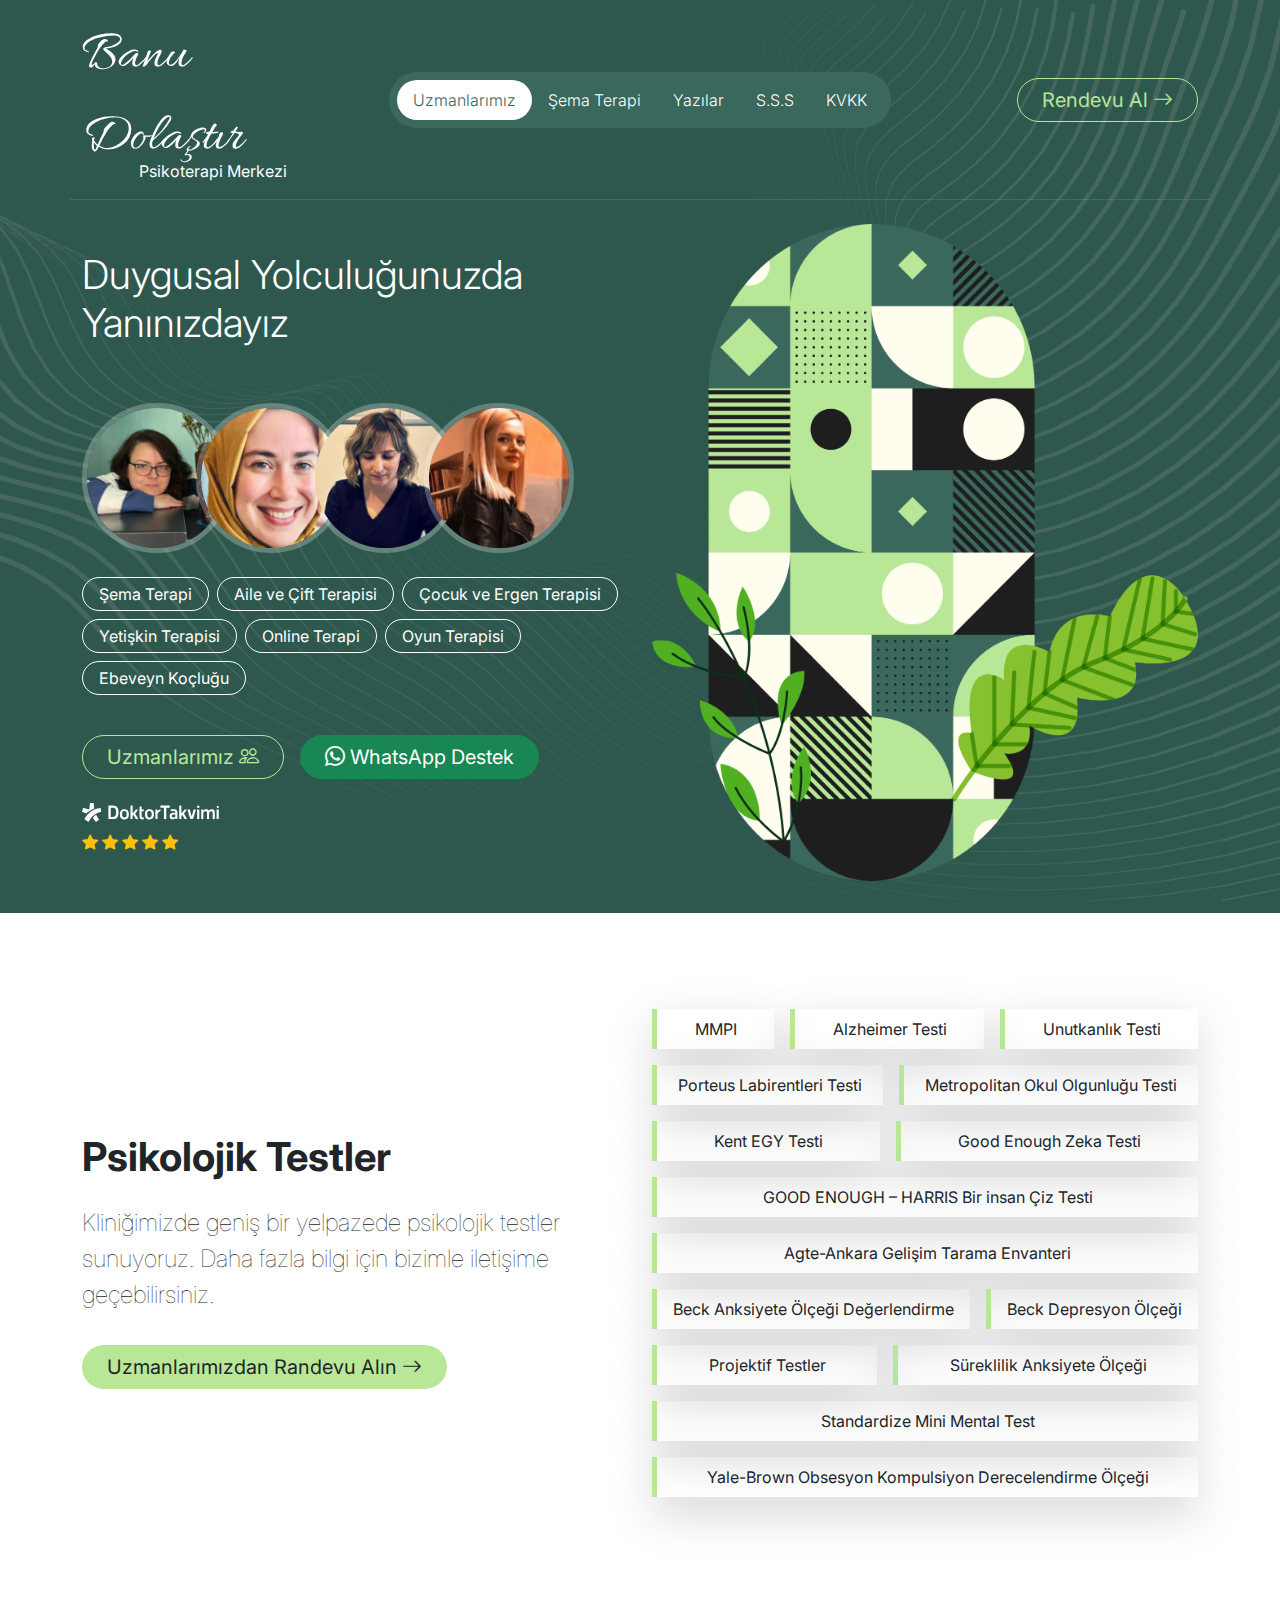
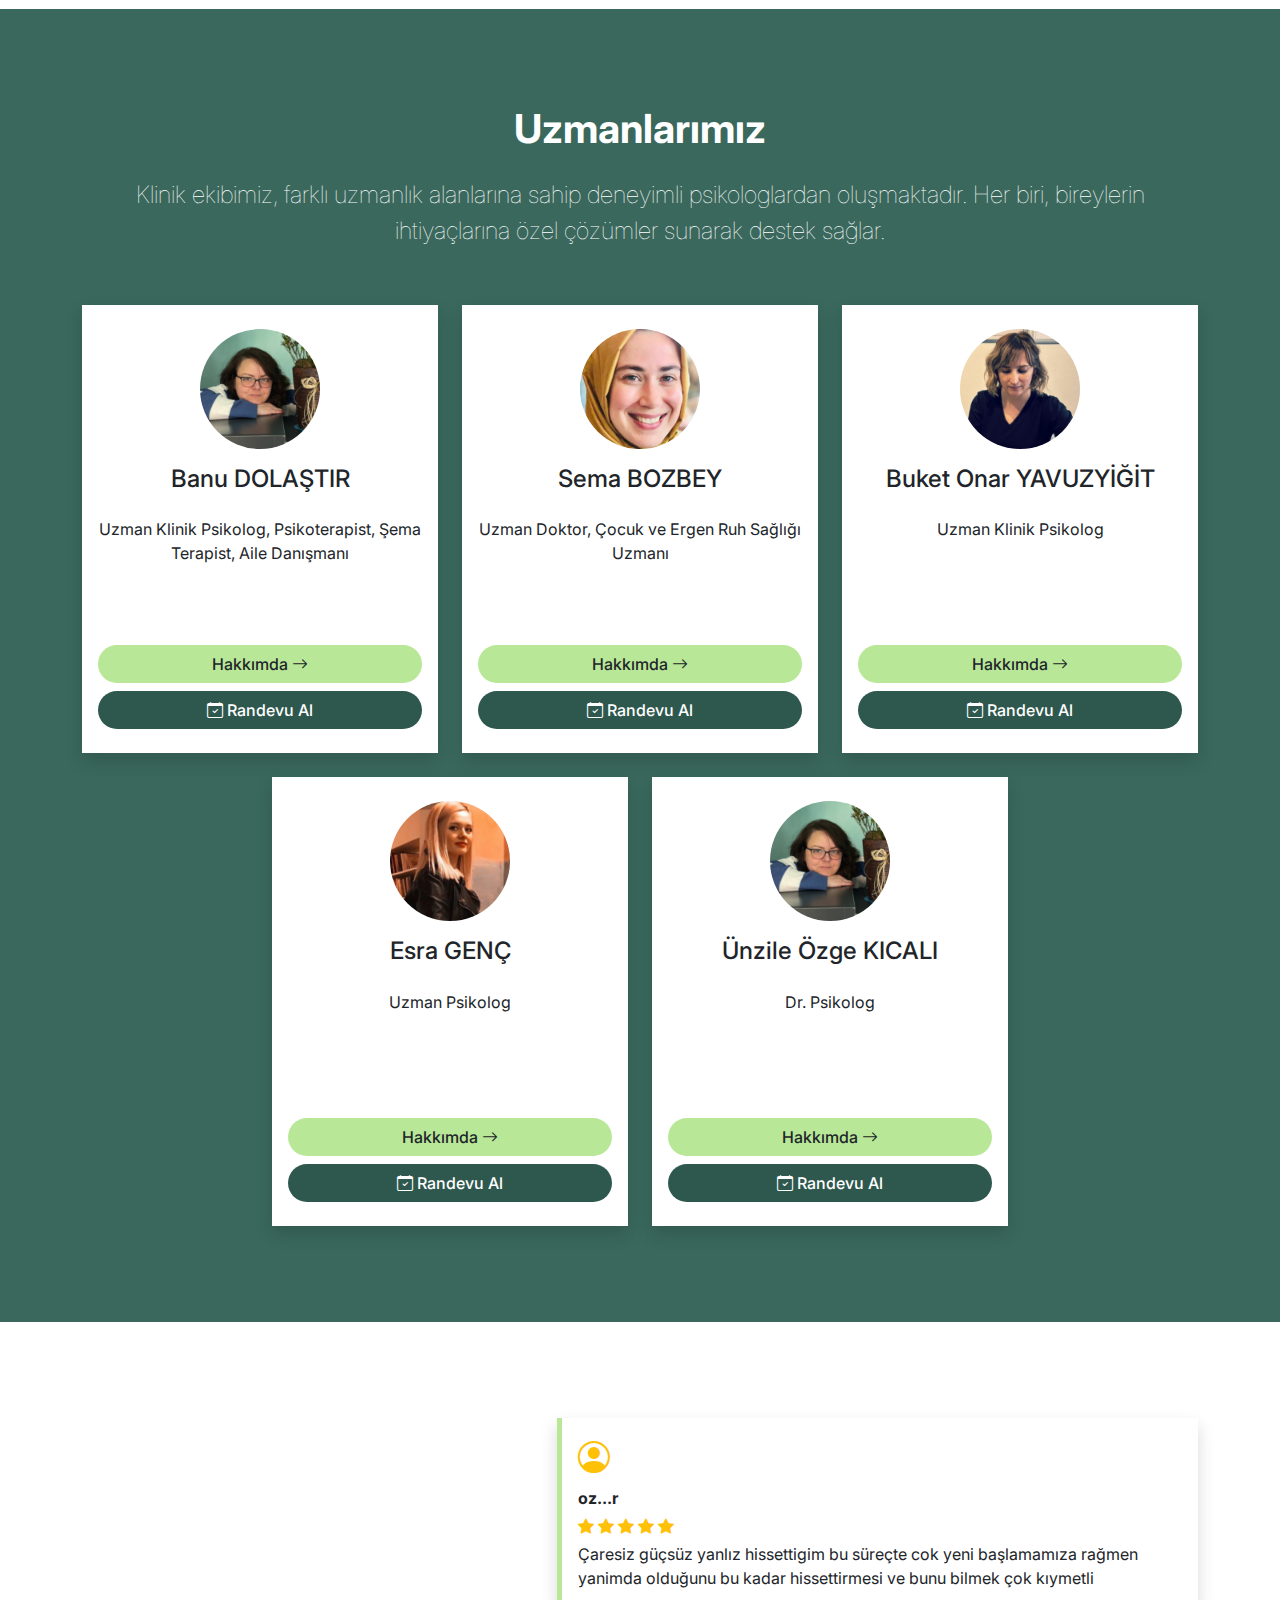
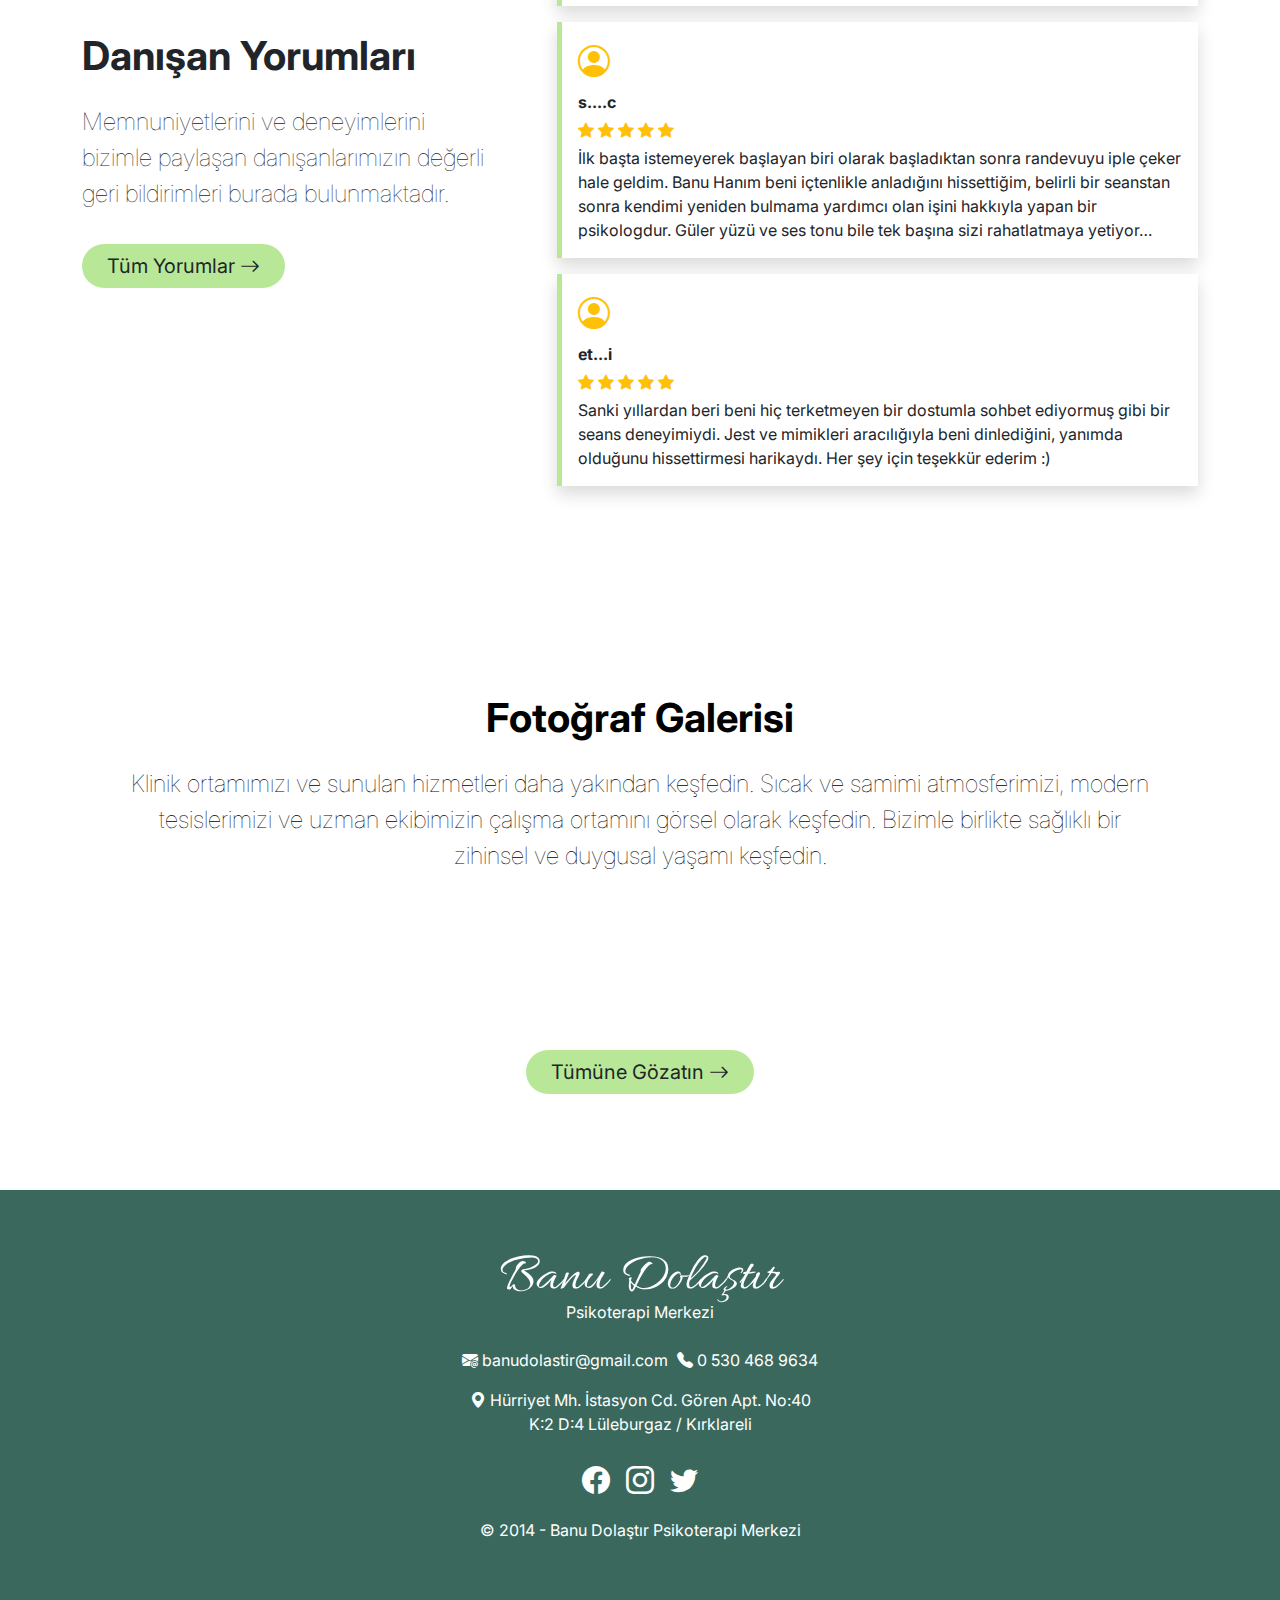
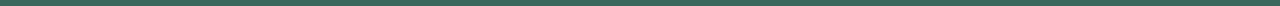
==== commit 7c2a0ff4: "fix: footer" ====
--- a/index.html
+++ b/index.html
@@ -373,7 +373,7 @@
 
                 <div class="contact-info row py-4">
                     <div class="col-xl-4 offset-xl-4">
-                        <address>
+                        <address class="mb-0">
                             <ul class="list-unstyled d-flex justify-content-between">
                                 <li><a href="mailto:banudolastir@gmail.com"
                                        class="text-white footer-hover-color text-decoration-none link-opacity-25-hover"><i
@@ -383,7 +383,7 @@
                                         class="bi bi-telephone-fill"></i> 0 530 468 9634</a>
                             </ul>
                             <div class="w-100">
-                                <p class="text-white text-center"><i class="bi bi-geo-alt-fill"></i> Hürriyet Mh.
+                                <p class="text-white text-center mb-0"><i class="bi bi-geo-alt-fill"></i> Hürriyet Mh.
                                     İstasyon Cd.
                                     Gören Apt. No:40 K:2 D:4
                                     Lüleburgaz / Kırklareli</b></p>
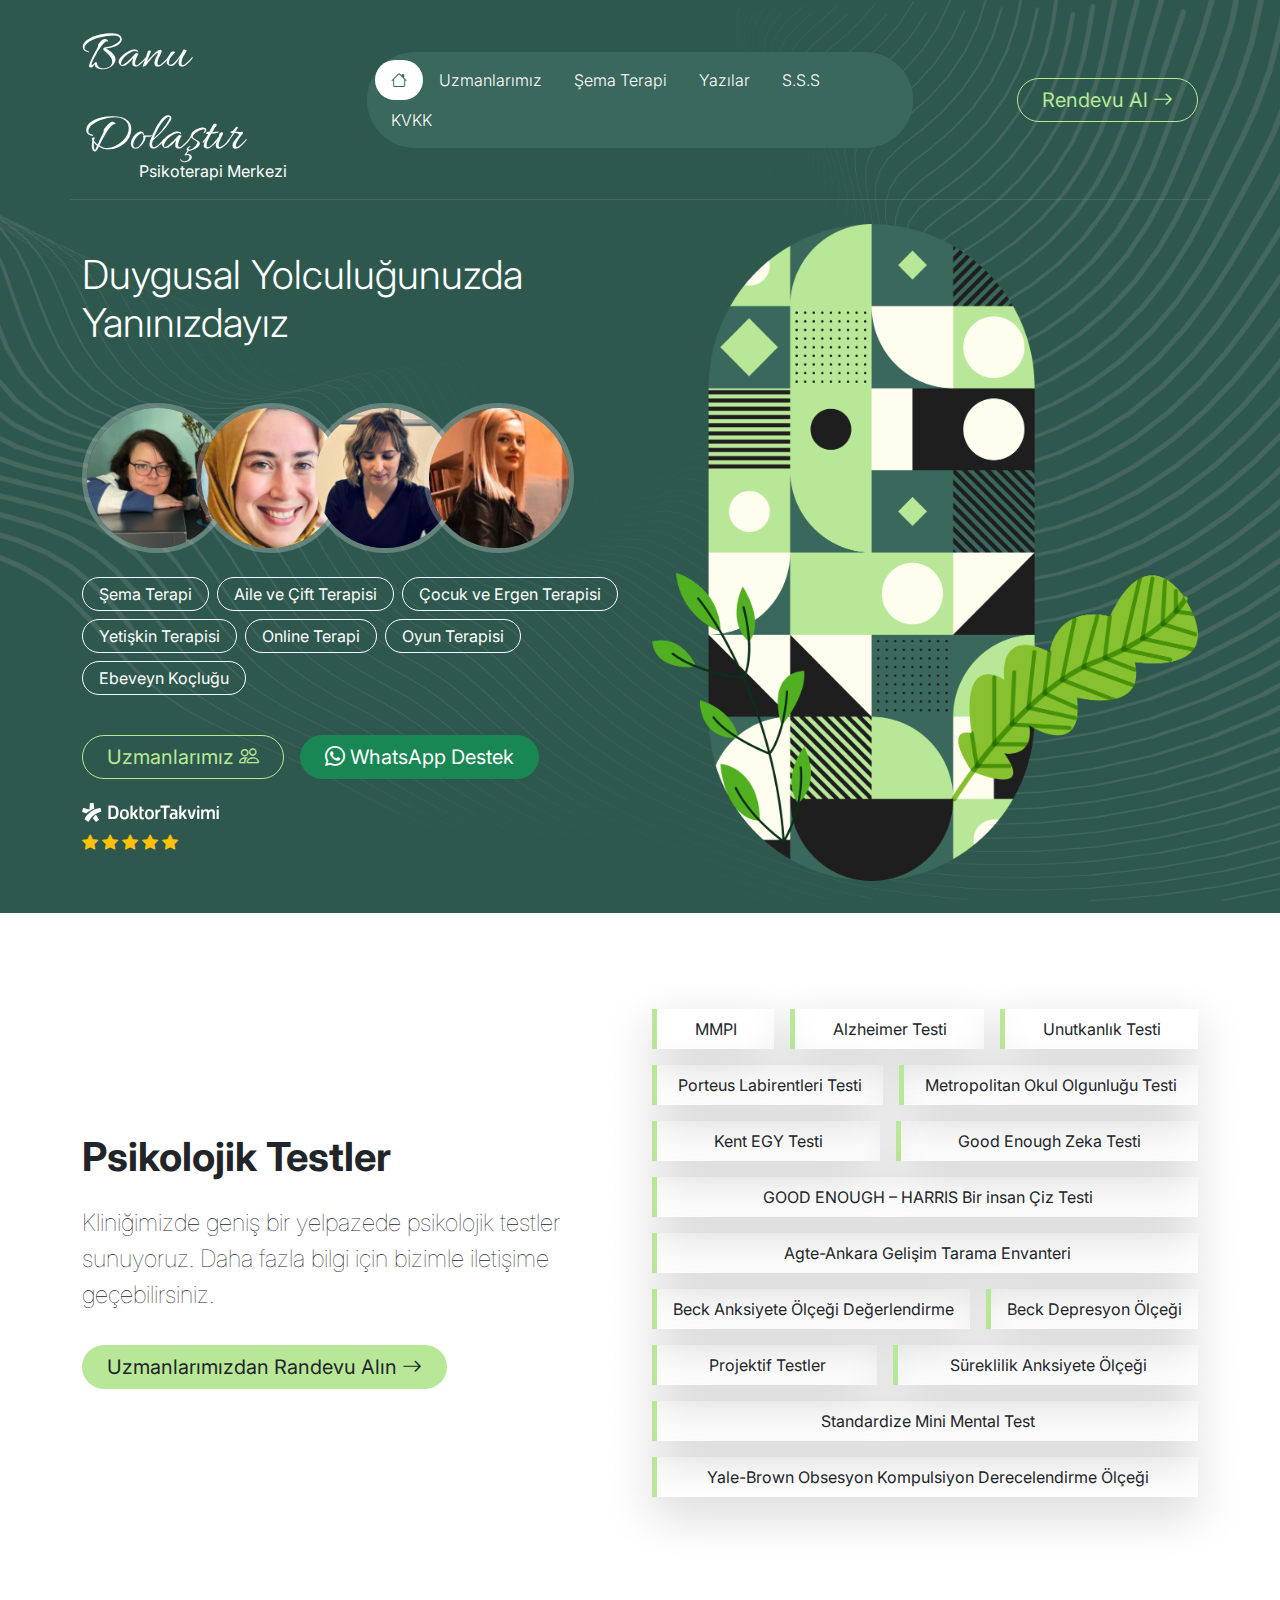
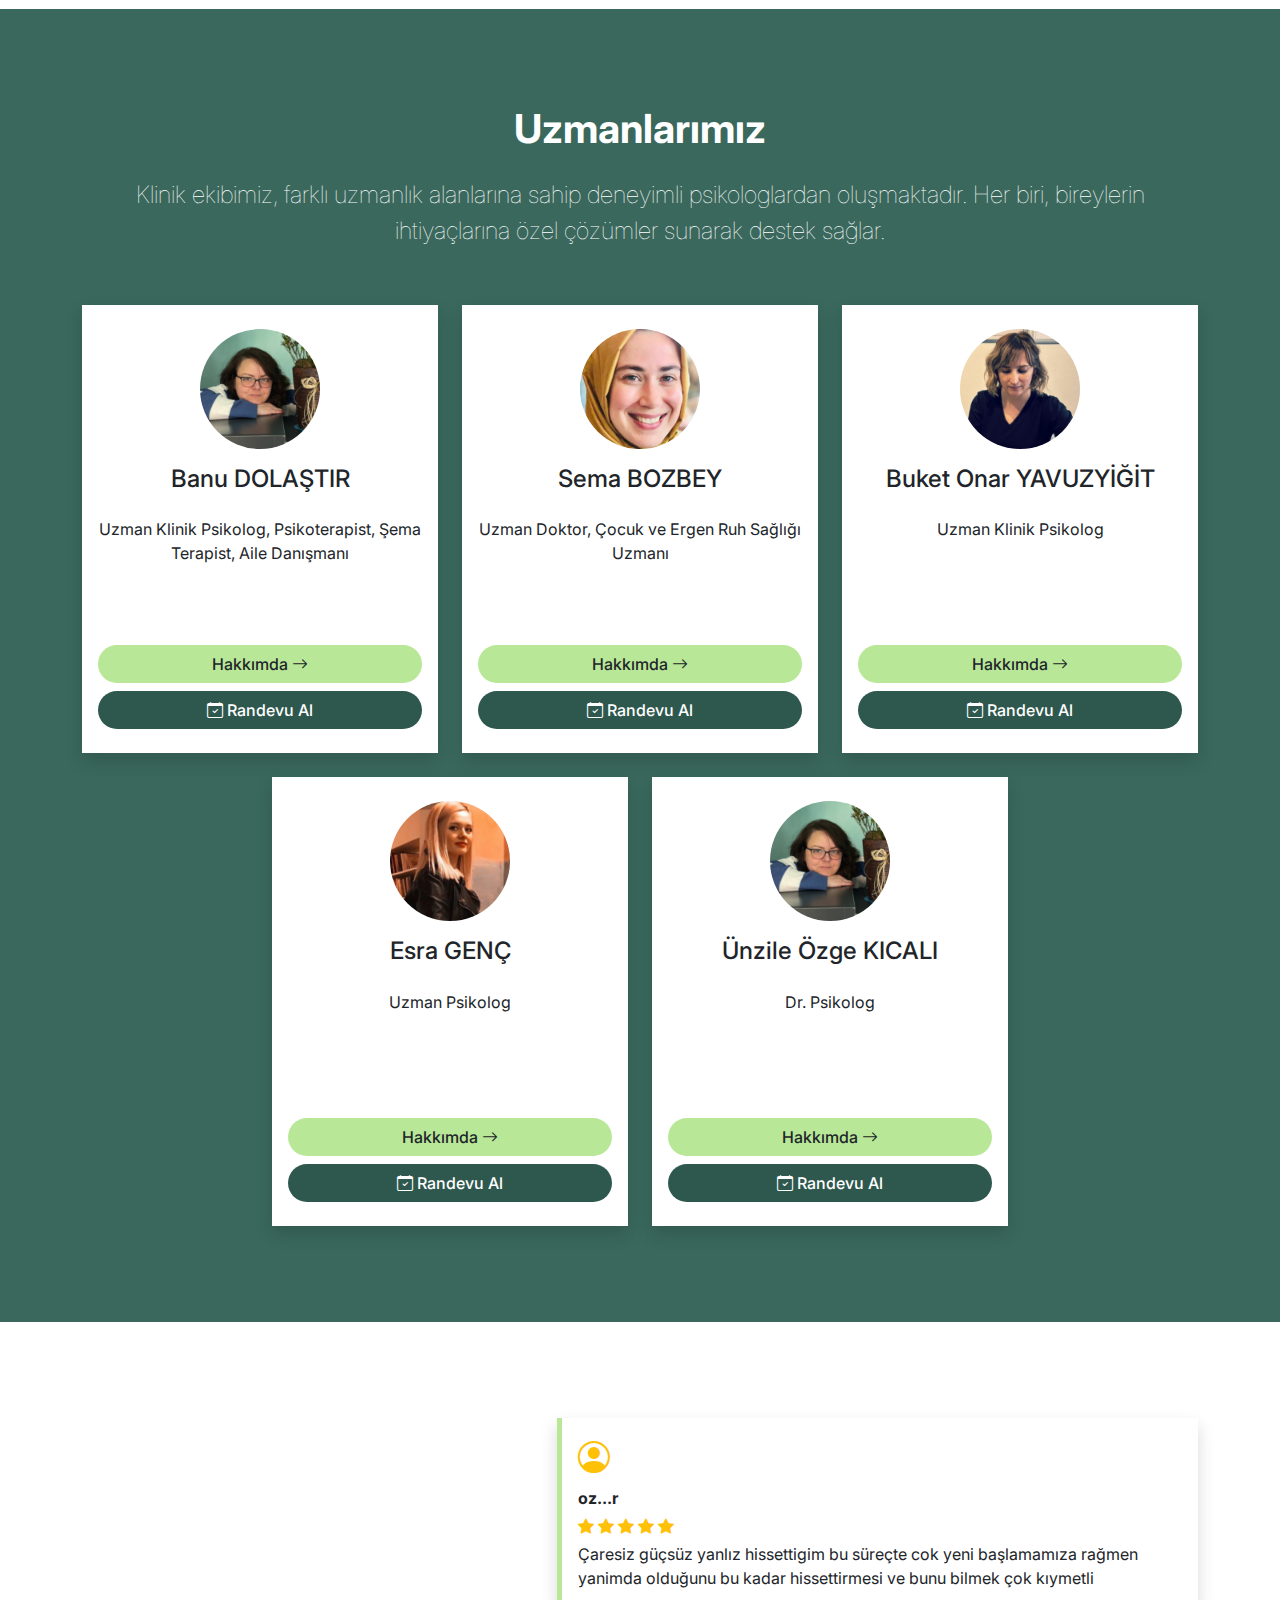
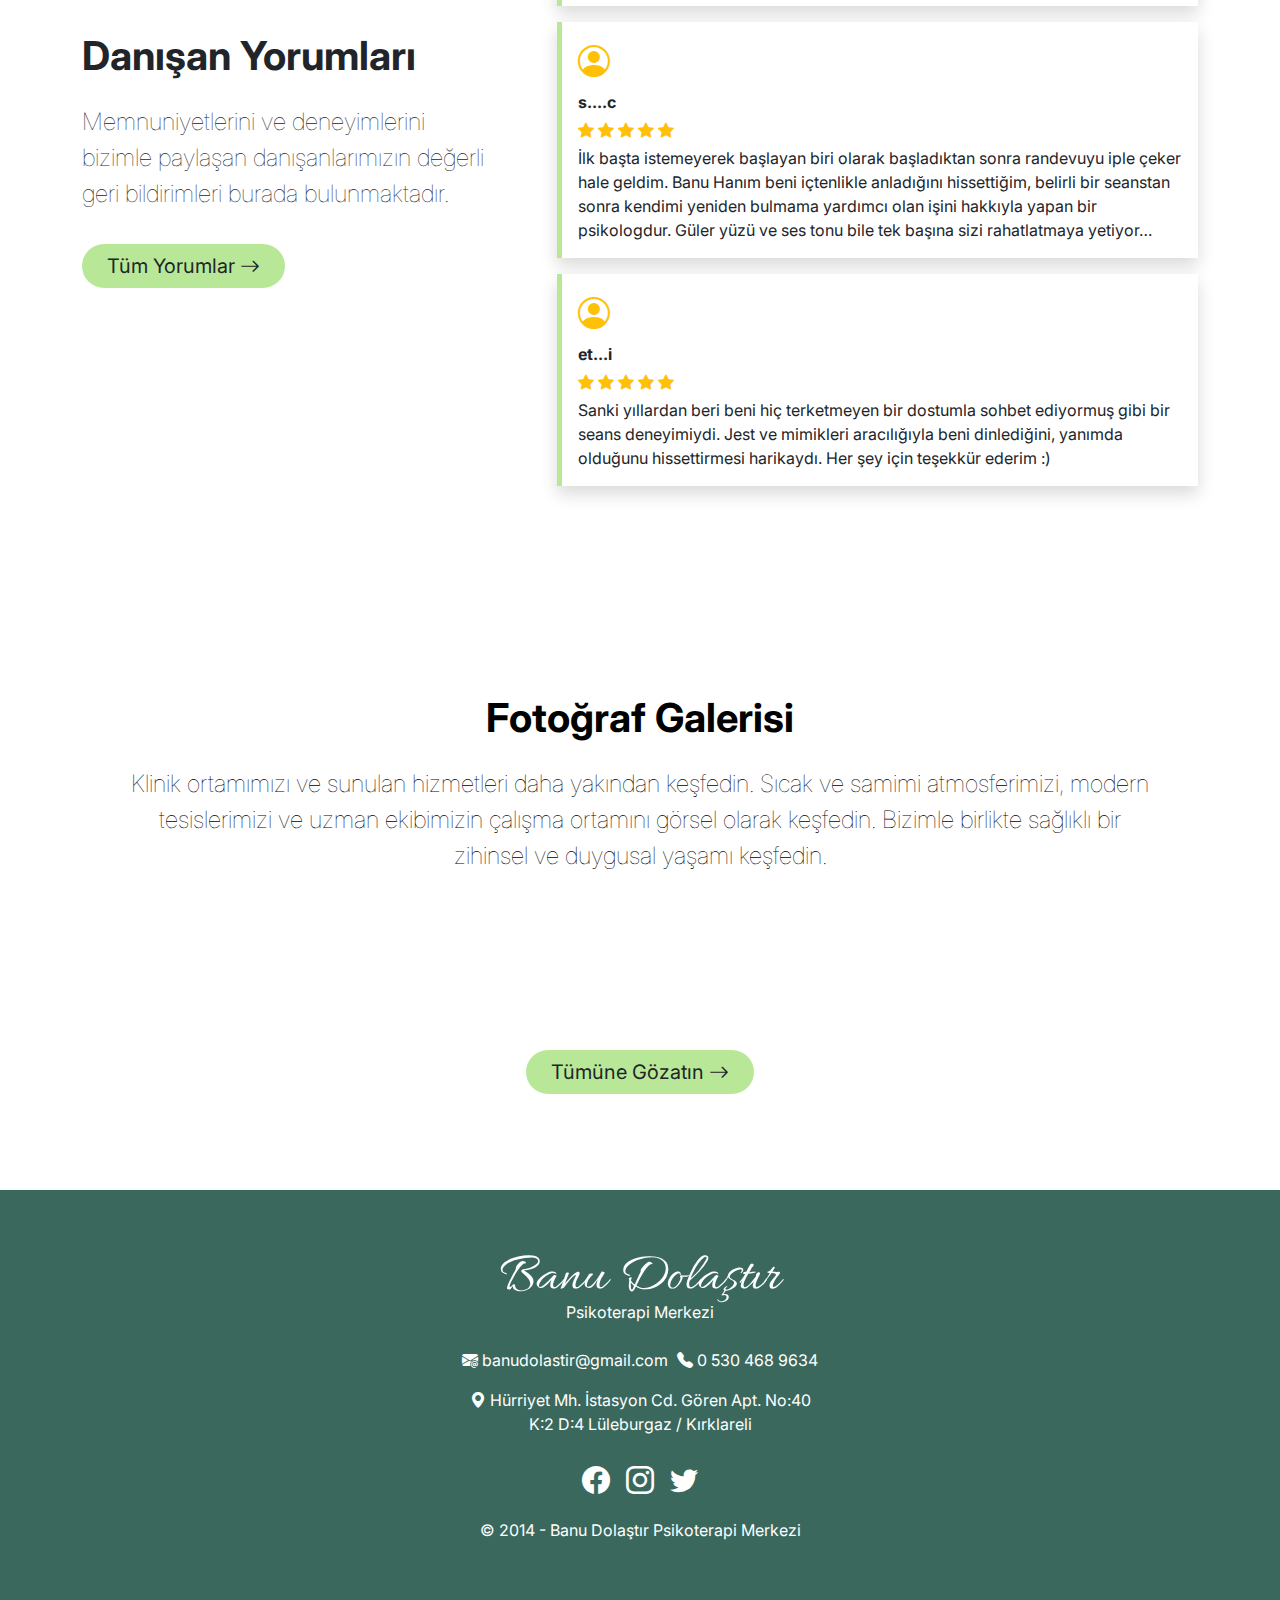
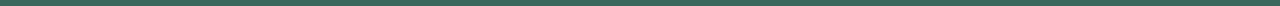
==== commit f8874f53: "add : home icon" ====
--- a/index.html
+++ b/index.html
@@ -23,7 +23,8 @@
             </div>
             <div class="col-sm-6 d-flex justify-content-center">
                 <ul class="nav nav-wrapper rounded-pill px-2 py-2">
-                    <li><a href="/uzmanlarimiz" class="nav-link active">Uzmanlarımız</a></li>
+                    <li><a href="index.html" class="nav-link active"><i class="bi bi-house"></i></a></li>
+                    <li><a href="/uzmanlarimiz" class="nav-link">Uzmanlarımız</a></li>
                     <li><a href="#" class="nav-link">Şema Terapi</a></li>
                     <li><a href="#" class="nav-link">Yazılar</a></li>
                     <li><a href="#" class="nav-link">S.S.S</a></li>
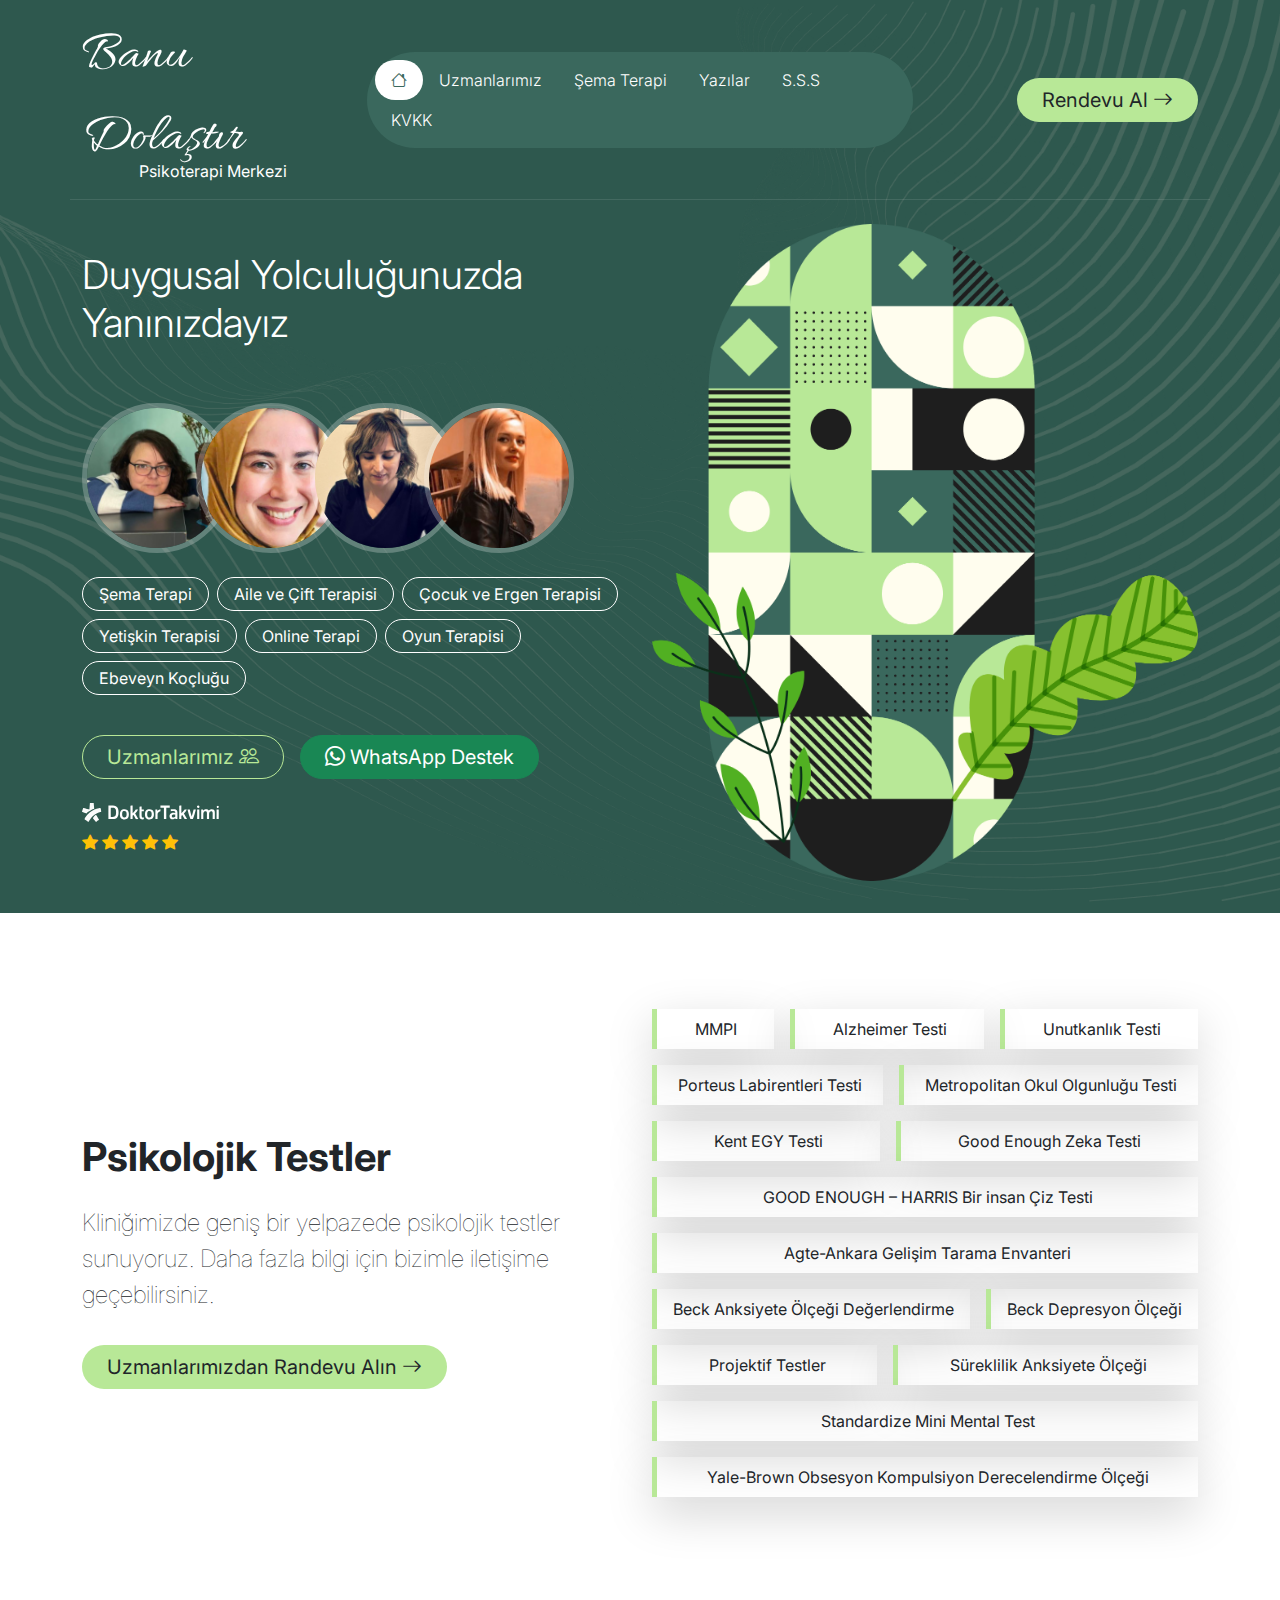
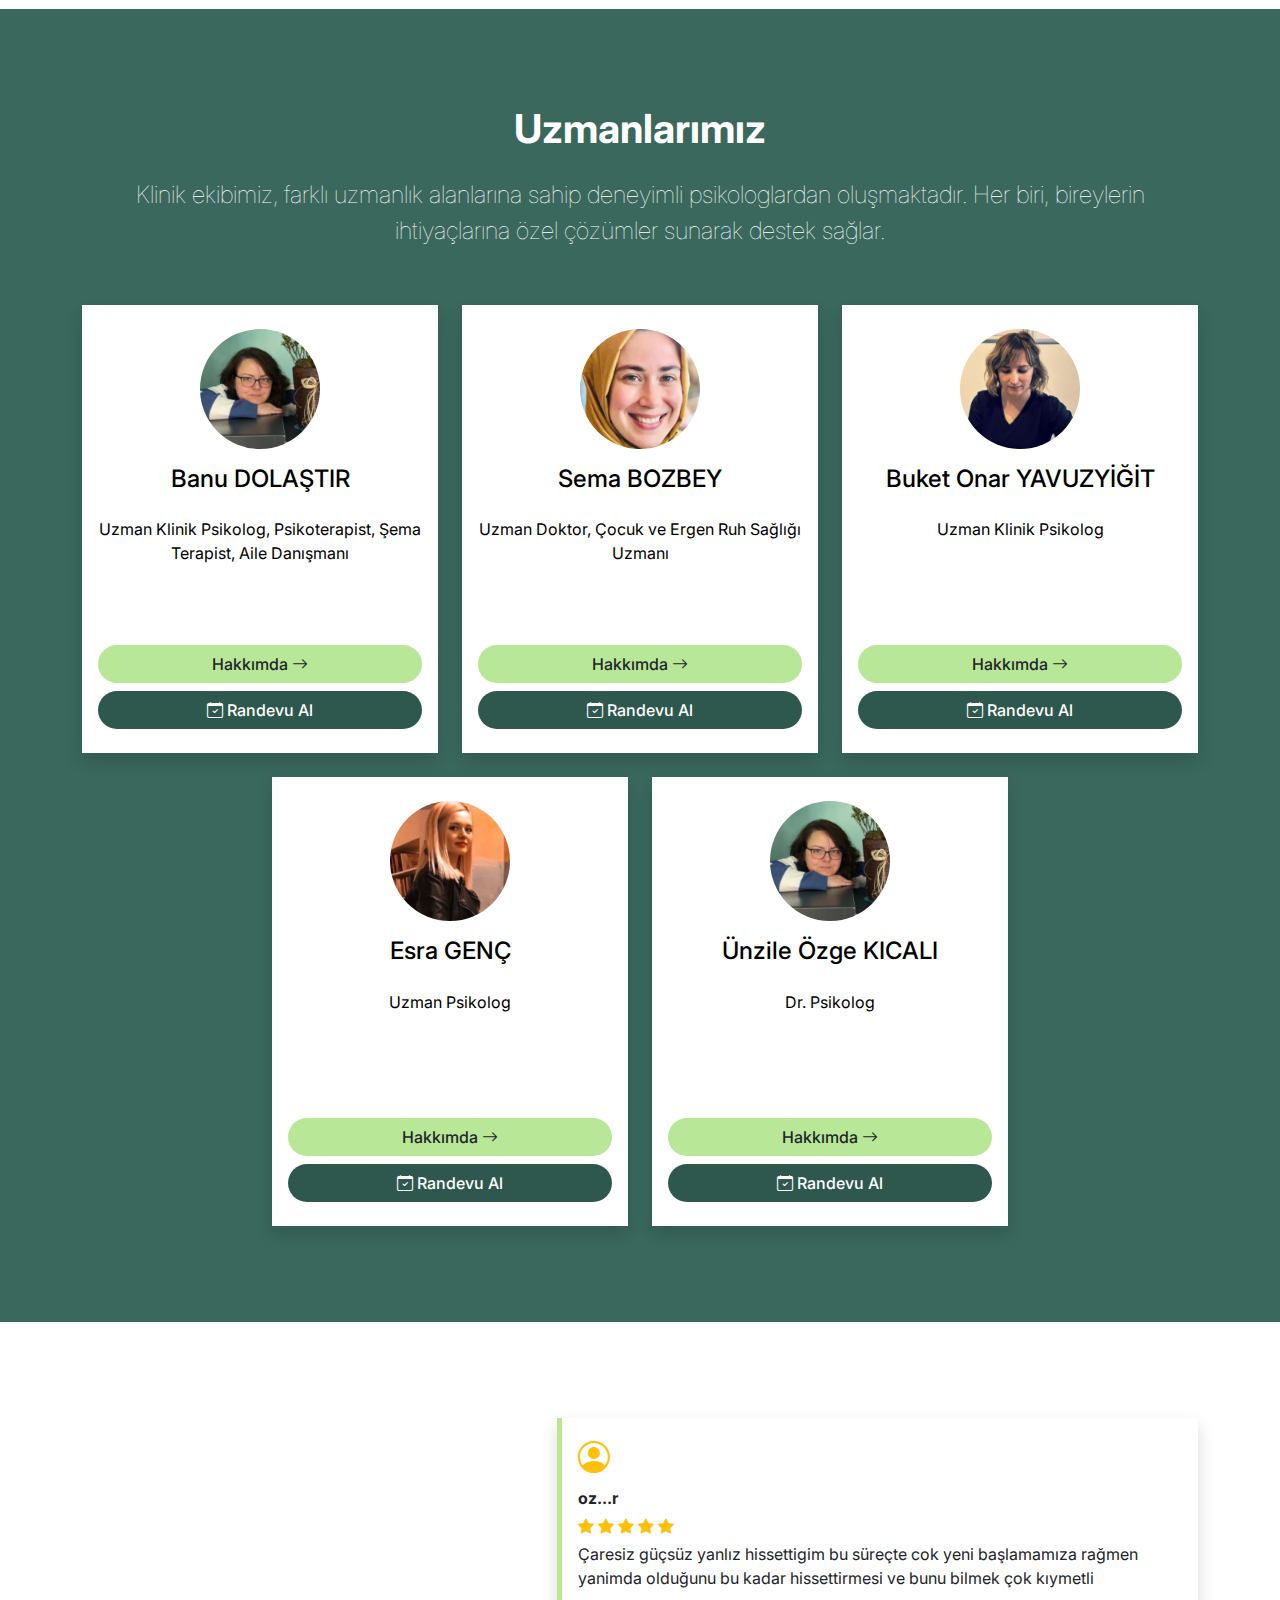
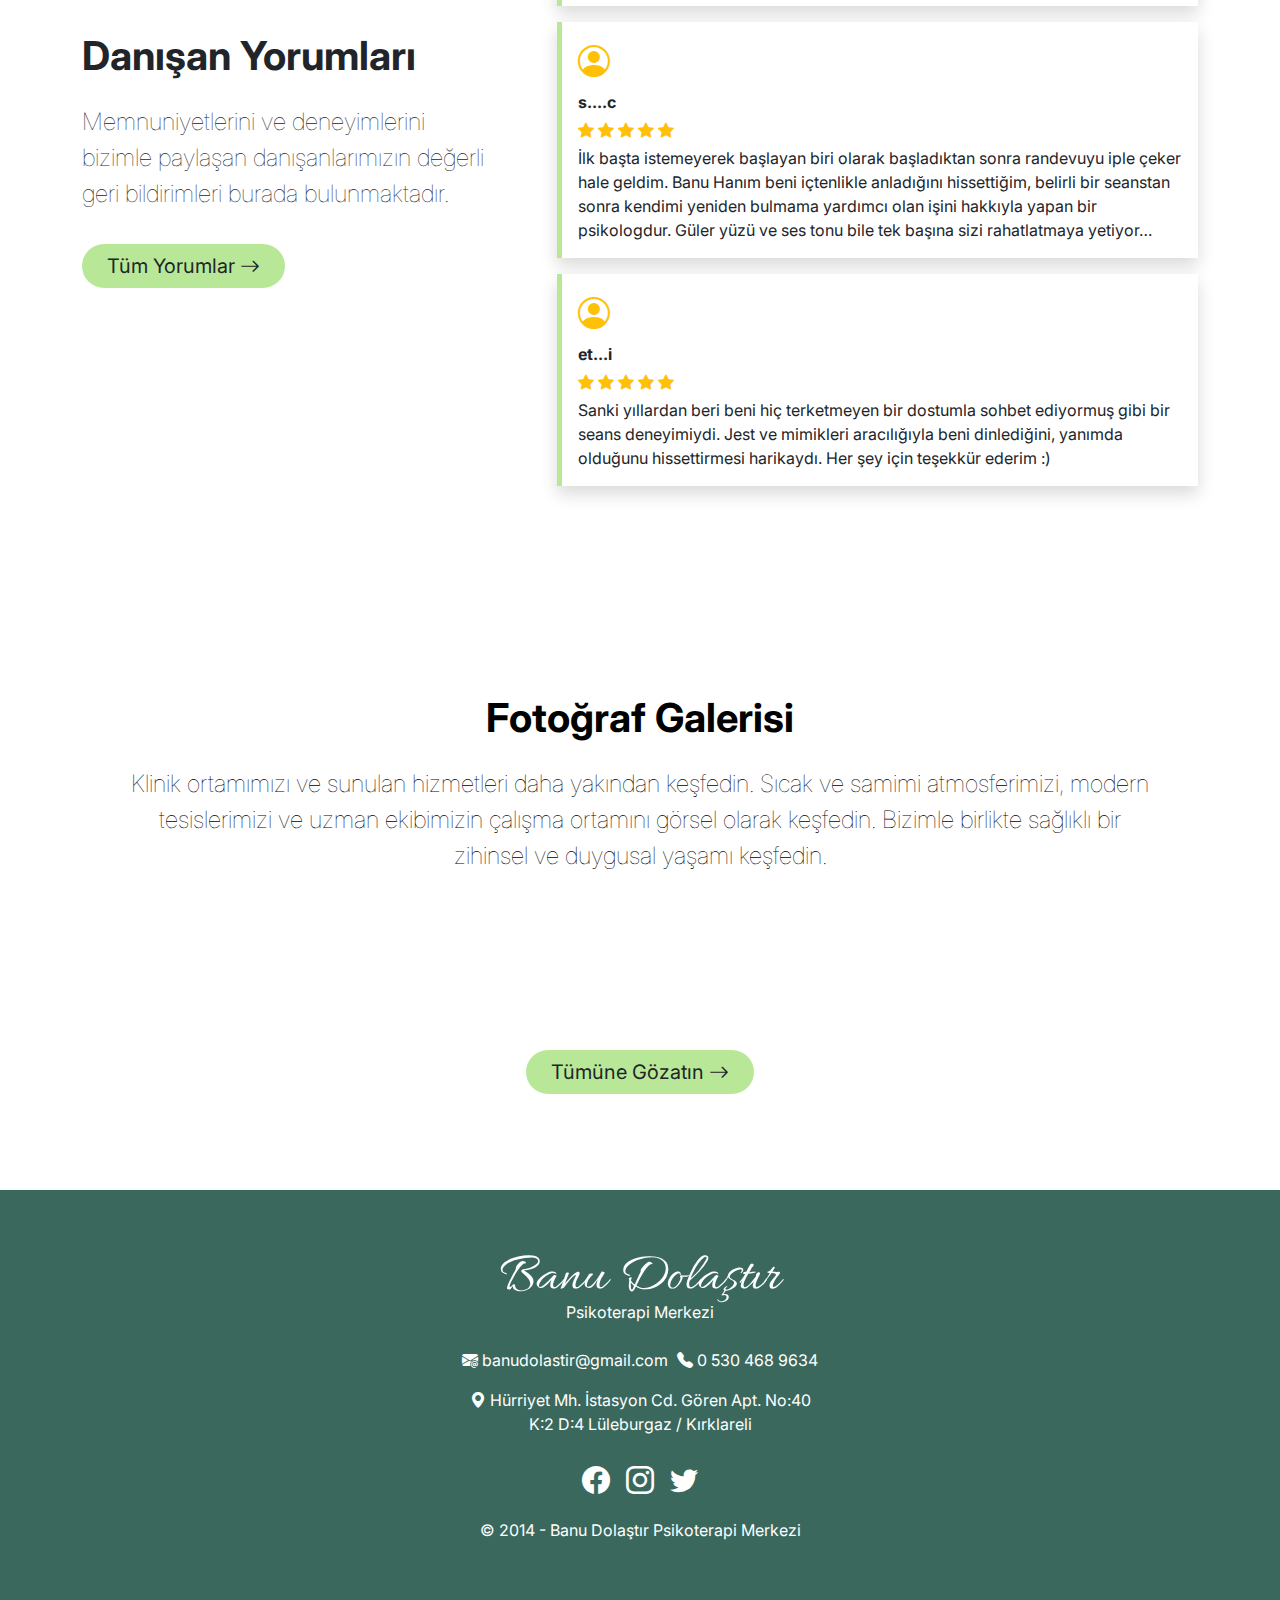
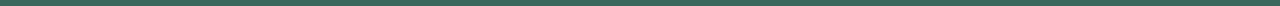
==== commit 44ace79c: "fix : header action button and experts links" ====
--- a/index.html
+++ b/index.html
@@ -32,7 +32,7 @@
                 </ul>
             </div>
             <div class="col-sm-3 text-xl-end">
-                <a href="" class="btn btn-outline-light rounded-pill px-4 fs-5 action-button">Rendevu Al <i
+                <a href="" class="btn btn-site-style-hover-white rounded-pill px-4 fs-5">Rendevu Al <i
                         class="bi bi-arrow-right"></i></a>
             </div>
         </div>
@@ -170,11 +170,41 @@
                     destek sağlar.</p>
             </div>
             <div class="col-xl-4">
+
                 <div class="bg-white d-flex flex-column gap-3 px-3 py-4 justify-content-center align-items-center shadow">
-                    <img class="rounded-circle" style="width:120px; height:120px; object-fit: cover;"
-                         src="./images/persons/banu-boxed.png" alt="">
-                    <h4 class="text-center">Banu DOLAŞTIR</h4>
-                    <p class="text-center">Uzman Klinik Psikolog, Psikoterapist, Şema Terapist, Aile Danışmanı</p>
+                    <a href="#">
+                        <img class="rounded-circle" style="width:120px; height:120px; object-fit: cover;"
+                             src="./images/persons/banu-boxed.png" alt="">
+                    </a>
+                    <a href="#" class="text-decoration-none text-black">
+                        <h4 class="text-center">Banu DOLAŞTIR</h4>
+
+                        <a href="#" class="text-decoration-none text-black">
+                            <p class="text-center">Uzman Klinik Psikolog, Psikoterapist, Şema Terapist, Aile
+                                Danışmanı</p>
+                        </a>
+                        <div class="d-flex flex-column gap-2 w-100 mt-auto">
+                            <a href="" class="btn btn-site-style w-100 rounded-pill fw-medium">Hakkımda <i
+                                    class="bi bi-arrow-right"></i></a>
+                            <a href="" class="btn btn-site-style-dark w-100 rounded-pill fw-medium"><i
+                                    class="bi bi-calendar-check"></i> Randevu Al</a>
+                        </div>
+                </div>
+
+            </div>
+
+            <div class="col-xl-4">
+                <div class="bg-white d-flex flex-column gap-3 px-3 py-4 justify-content-center align-items-center shadow">
+                    <a href="#" class="text-decoration-none text-black">
+                        <img class="rounded-circle" style="width:120px; height:120px; object-fit: cover;"
+                             src="./images/persons/sema-boxed.png" alt="">
+                    </a>
+                    <a href="#" class="text-decoration-none text-black">
+                        <h4 class="text-center">Sema BOZBEY</h4>
+                    </a>
+                    <a href="#" class="text-decoration-none text-black">
+                        <p class="text-center">Uzman Doktor, Çocuk ve Ergen Ruh Sağlığı Uzmanı</p>
+                    </a>
                     <div class="d-flex flex-column gap-2 w-100 mt-auto">
                         <a href="" class="btn btn-site-style w-100 rounded-pill fw-medium">Hakkımda <i
                                 class="bi bi-arrow-right"></i></a>
@@ -186,10 +216,16 @@
 
             <div class="col-xl-4">
                 <div class="bg-white d-flex flex-column gap-3 px-3 py-4 justify-content-center align-items-center shadow">
-                    <img class="rounded-circle" style="width:120px; height:120px; object-fit: cover;"
-                         src="./images/persons/sema-boxed.png" alt="">
-                    <h4 class="text-center">Sema BOZBEY</h4>
-                    <p class="text-center">Uzman Doktor, Çocuk ve Ergen Ruh Sağlığı Uzmanı</p>
+                    <a href="#" class="text-decoration-none text-black">
+                        <img class="rounded-circle" style="width:120px; height:120px; object-fit: cover;"
+                             src="./images/persons/buket-boxed.png" alt="">
+                    </a>
+                    <a href="#" class="text-decoration-none text-black">
+                        <h4 class="text-center">Buket Onar YAVUZYİĞİT</h4>
+                    </a>
+                    <a href="#" class="text-decoration-none text-black">
+                        <p class="text-center">Uzman Klinik Psikolog</p>
+                    </a>
                     <div class="d-flex flex-column gap-2 w-100 mt-auto">
                         <a href="" class="btn btn-site-style w-100 rounded-pill fw-medium">Hakkımda <i
                                 class="bi bi-arrow-right"></i></a>
@@ -201,10 +237,16 @@
 
             <div class="col-xl-4">
                 <div class="bg-white d-flex flex-column gap-3 px-3 py-4 justify-content-center align-items-center shadow">
-                    <img class="rounded-circle" style="width:120px; height:120px; object-fit: cover;"
-                         src="./images/persons/buket-boxed.png" alt="">
-                    <h4 class="text-center">Buket Onar YAVUZYİĞİT</h4>
-                    <p class="text-center">Uzman Klinik Psikolog</p>
+                    <a href="#" class="text-decoration-none text-black">
+                        <img class="rounded-circle" style="width:120px; height:120px; object-fit: cover;"
+                             src="./images/persons/esra-boxed.png" alt="">
+                    </a>
+                    <a href="#" class="text-decoration-none text-black">
+                        <h4 class="text-center">Esra GENÇ</h4>
+                    </a>
+                    <a href="#" class="text-decoration-none text-black">
+                        <p class="text-center">Uzman Psikolog</p>
+                    </a>
                     <div class="d-flex flex-column gap-2 w-100 mt-auto">
                         <a href="" class="btn btn-site-style w-100 rounded-pill fw-medium">Hakkımda <i
                                 class="bi bi-arrow-right"></i></a>
@@ -216,25 +258,16 @@
 
             <div class="col-xl-4">
                 <div class="bg-white d-flex flex-column gap-3 px-3 py-4 justify-content-center align-items-center shadow">
-                    <img class="rounded-circle" style="width:120px; height:120px; object-fit: cover;"
-                         src="./images/persons/esra-boxed.png" alt="">
-                    <h4 class="text-center">Esra GENÇ</h4>
-                    <p class="text-center">Uzman Psikolog</p>
-                    <div class="d-flex flex-column gap-2 w-100 mt-auto">
-                        <a href="" class="btn btn-site-style w-100 rounded-pill fw-medium">Hakkımda <i
-                                class="bi bi-arrow-right"></i></a>
-                        <a href="" class="btn btn-site-style-dark w-100 rounded-pill fw-medium"><i
-                                class="bi bi-calendar-check"></i> Randevu Al</a>
-                    </div>
-                </div>
-            </div>
-
-            <div class="col-xl-4">
-                <div class="bg-white d-flex flex-column gap-3 px-3 py-4 justify-content-center align-items-center shadow">
-                    <img class="rounded-circle" style="width:120px; height:120px; object-fit: cover;"
-                         src="./images/persons/banu-boxed.png" alt="">
-                    <h4>Ünzile Özge KICALI</h4>
-                    <p class="text-center">Dr. Psikolog</p>
+                    <a href="#" class="text-decoration-none text-black">
+                        <img class="rounded-circle" style="width:120px; height:120px; object-fit: cover;"
+                             src="./images/persons/banu-boxed.png" alt="">
+                    </a>
+                    <a href="#" class="text-decoration-none text-black">
+                        <h4>Ünzile Özge KICALI</h4>
+                    </a>
+                    <a href="#" class="text-decoration-none text-black">
+                        <p class="text-center">Dr. Psikolog</p>
+                    </a>
                     <div class="d-flex flex-column gap-2 w-100 mt-auto">
                         <a href="" class="btn btn-site-style w-100 rounded-pill fw-medium">Hakkımda <i
                                 class="bi bi-arrow-right"></i></a>
@@ -331,28 +364,44 @@
             </div>
             <div class="gallery-images row g-3 mb-5">
                 <div class="col-xl-3">
-                    <img class="w-100 rounded shadow" src="https://picsum.photos/id/237/500/350" alt="">
-                </div>
-                <div class="col-xl-3">
-                    <img class="w-100 rounded shadow" src="https://picsum.photos/id/236/500/350" alt="">
-                </div>
-                <div class="col-xl-3">
-                    <img class="w-100 rounded shadow" src="https://picsum.photos/id/235/500/350" alt="">
-                </div>
-                <div class="col-xl-3">
-                    <img class="w-100 rounded shadow" src="https://picsum.photos/id/234/500/350" alt="">
-                </div>
-                <div class="col-xl-3">
-                    <img class="w-100 rounded shadow" src="https://picsum.photos/id/233/500/350" alt="">
-                </div>
-                <div class="col-xl-3">
-                    <img class="w-100 rounded shadow" src="https://picsum.photos/id/232/500/350" alt="">
-                </div>
-                <div class="col-xl-3">
-                    <img class="w-100 rounded shadow" src="https://picsum.photos/id/231/500/350" alt="">
-                </div>
-                <div class="col-xl-3">
-                    <img class="w-100 rounded shadow" src="https://picsum.photos/id/230/500/350" alt="">
+                    <a href="https://picsum.photos/id/237/500/350" data-toggle="lightbox">
+                        <img class="w-100 rounded shadow" src="https://picsum.photos/id/237/500/350" alt="">
+                    </a>
+                </div>
+                <div class="col-xl-3">
+                    <a href="https://picsum.photos/id/236/500/350" data-toggle="lightbox">
+                        <img class="w-100 rounded shadow" src="https://picsum.photos/id/236/500/350" alt="">
+                    </a>
+                </div>
+                <div class="col-xl-3">
+                    <a href="https://picsum.photos/id/235/500/350" data-toggle="lightbox">
+                        <img class="w-100 rounded shadow" src="https://picsum.photos/id/235/500/350" alt="">
+                    </a>
+                </div>
+                <div class="col-xl-3">
+                    <a href="https://picsum.photos/id/234/500/350" data-toggle="lightbox">
+                        <img class="w-100 rounded shadow" src="https://picsum.photos/id/234/500/350" alt="">
+                    </a>
+                </div>
+                <div class="col-xl-3">
+                    <a href="https://picsum.photos/id/233/500/350" data-toggle="lightbox">
+                        <img class="w-100 rounded shadow" src="https://picsum.photos/id/233/500/350" alt="">
+                    </a>
+                </div>
+                <div class="col-xl-3">
+                    <a href="https://picsum.photos/id/232/500/350" data-toggle="lightbox">
+                        <img class="w-100 rounded shadow" src="https://picsum.photos/id/232/500/350" alt="">
+                    </a>
+                </div>
+                <div class="col-xl-3">
+                    <a href="https://picsum.photos/id/231/500/350" data-toggle="lightbox">
+                        <img class="w-100 rounded shadow" src="https://picsum.photos/id/231/500/350" alt="">
+                    </a>
+                </div>
+                <div class="col-xl-3">
+                    <a href="https://picsum.photos/id/230/500/350" data-toggle="lightbox">
+                        <img class="w-100 rounded shadow" src="https://picsum.photos/id/230/500/350" alt="">
+                    </a>
                 </div>
             </div>
             <div class="col-xl-12 text-center">
@@ -416,6 +465,7 @@
 
 <script src="js/bootstrap.bundle.min.js"></script>
 <script src="https://code.jquery.com/jquery-3.6.0.min.js"></script>
+<script src="https://cdn.jsdelivr.net/npm/bs5-lightbox@1.8.3/dist/index.bundle.min.js"></script>
 <script>
     $(document).ready(function () {
         var max_height = 0;
--- a/css/style.css
+++ b/css/style.css
@@ -8,6 +8,16 @@
 
 * {
     font-family: "Inter", sans-serif;
+}
+
+.btn-site-style-hover-white {
+    background-color: var(--action-button-color);
+}
+
+
+.btn-site-style-hover-white:hover {
+    background-color: var(--bs-white);
+    color: var(--bs-black);
 }
 
 .btn-site-style {
